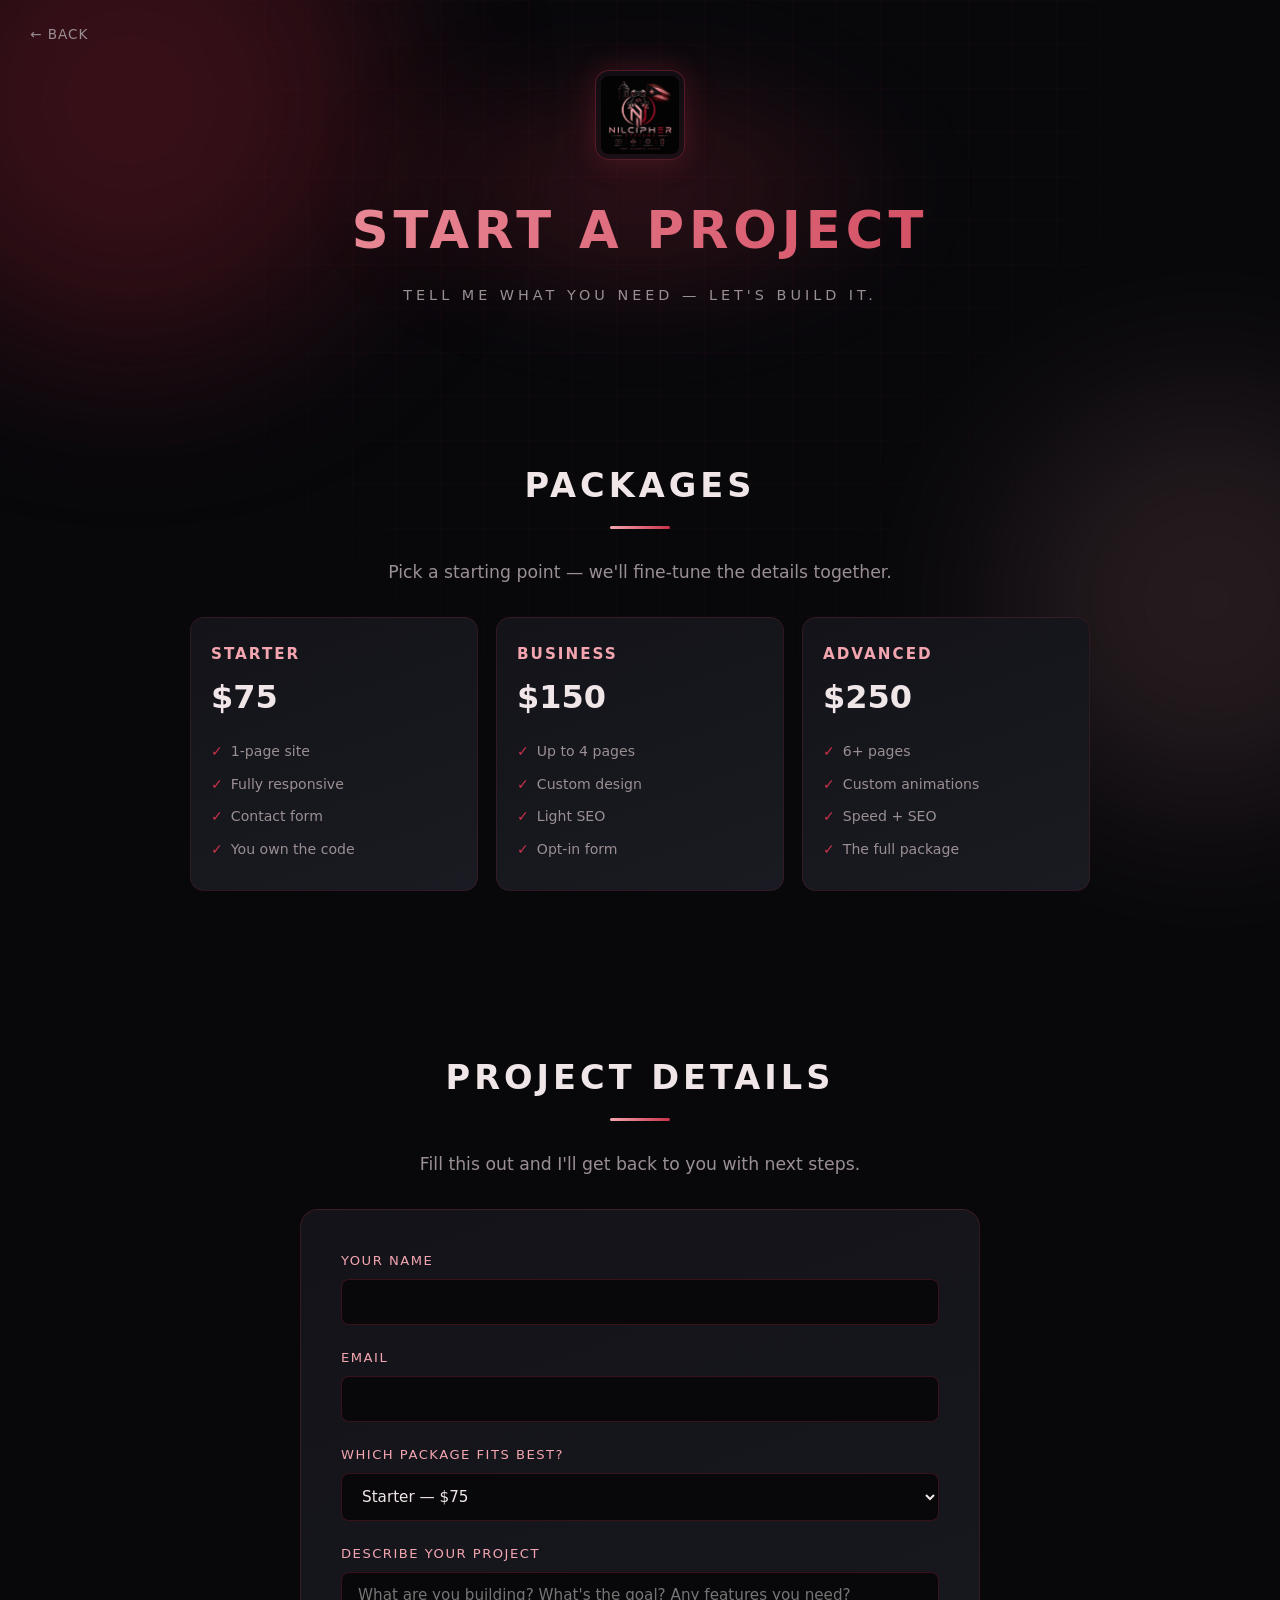
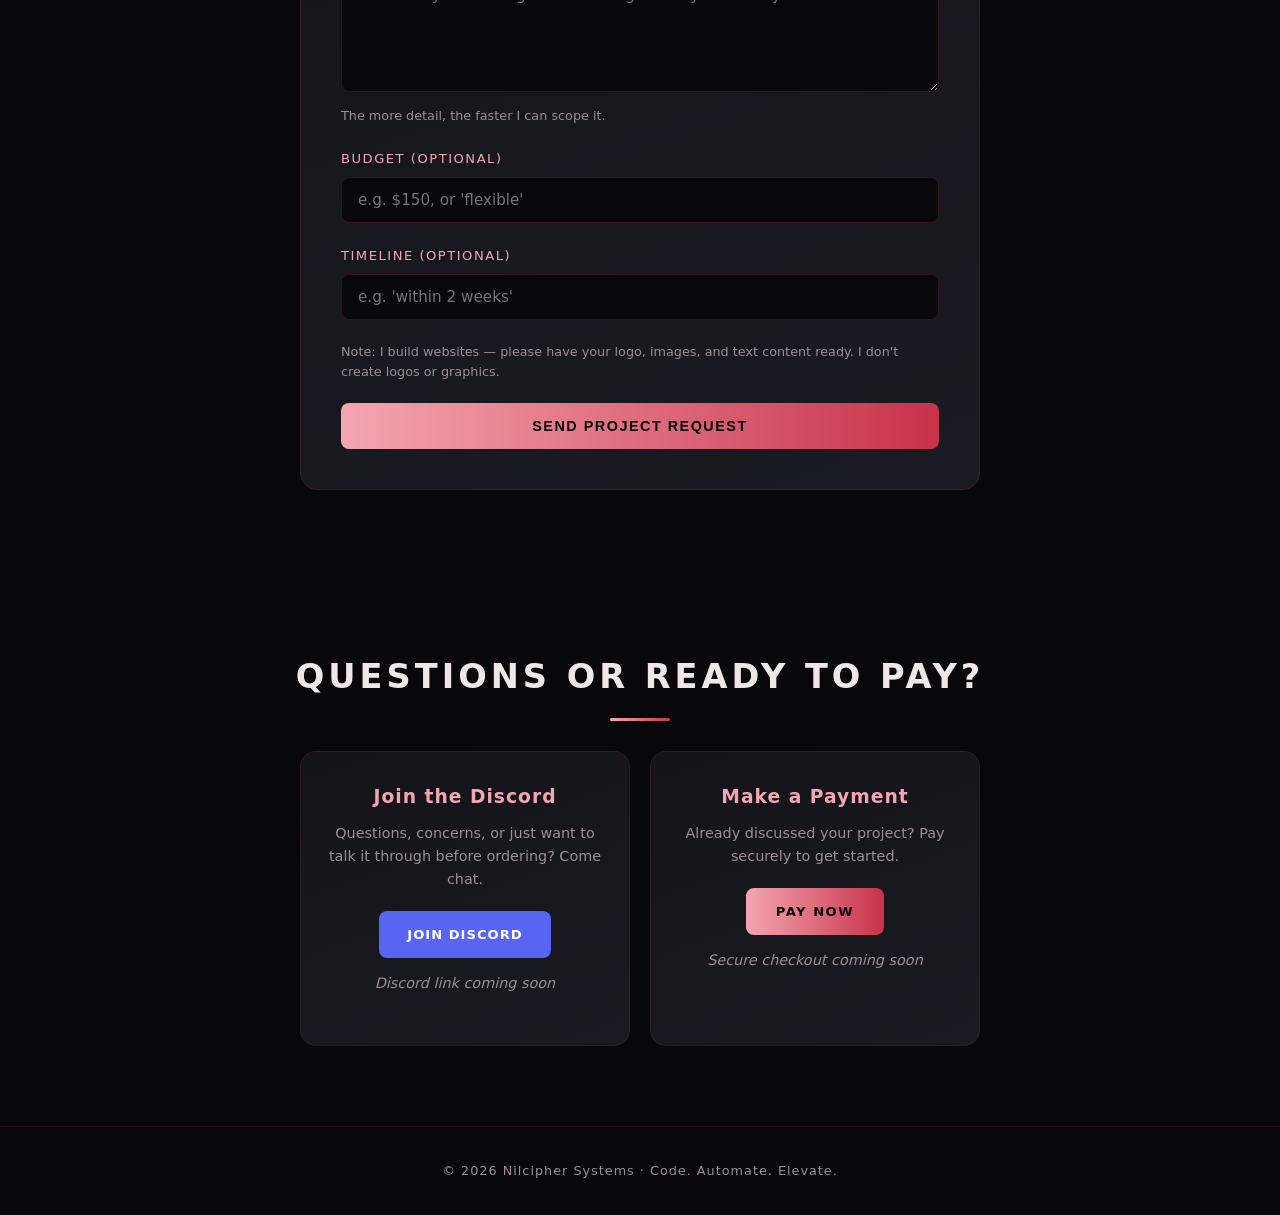
==== start.html @ 31a457ae "Add Start a Project page and link buttons to it" ====
<!DOCTYPE html>
<html lang="en">
<head>
  <meta charset="UTF-8">
  <meta name="viewport" content="width=device-width, initial-scale=1.0">
  <title>Start a Project — Nilcipher Systems</title>
  <link rel="stylesheet" href="style.css">
  <link rel="icon" type="image/png" href="assets/logo.png">
  <style>
    /* ===== Start-page-specific styles ===== */
    .start-hero {
      text-align: center;
      padding: 70px 20px 40px;
      position: relative;
    }
    .start-hero .hero-glow {
      position: absolute;
      top: 10%;
      left: 50%;
      transform: translateX(-50%);
      width: 600px;
      height: 300px;
      background: radial-gradient(ellipse, rgba(200, 50, 74, 0.22), transparent 70%);
      filter: blur(40px);
      z-index: 0;
    }
    .start-hero-inner { position: relative; z-index: 1; }
    .start-logo {
      width: 90px;
      border-radius: 14px;
      border: 1px solid rgba(200, 50, 74, 0.35);
      padding: 5px;
      background: rgba(19, 19, 25, 0.5);
      box-shadow: 0 0 30px rgba(200, 50, 74, 0.25);
      margin-bottom: 22px;
    }
    .back-link {
      position: absolute;
      top: 24px;
      left: 30px;
      color: var(--muted);
      text-decoration: none;
      font-size: 0.85rem;
      letter-spacing: 1px;
      text-transform: uppercase;
      z-index: 10;
      transition: color 0.2s;
    }
    .back-link:hover { color: var(--pink); }

    /* Package strip */
    .pkg-strip {
      display: grid;
      grid-template-columns: repeat(auto-fit, minmax(200px, 1fr));
      gap: 18px;
      max-width: 900px;
      margin: 0 auto;
    }
    .pkg {
      background: linear-gradient(160deg, var(--surface), var(--surface-2));
      border: 1px solid rgba(200, 50, 74, 0.15);
      border-radius: 14px;
      padding: 24px 20px;
      text-align: left;
    }
    .pkg-name { color: var(--pink); font-weight: 700; letter-spacing: 2px; text-transform: uppercase; font-size: 0.95rem; }
    .pkg-price { font-size: 2rem; font-weight: 800; margin: 6px 0 12px; color: var(--text); }
    .pkg ul { list-style: none; }
    .pkg li { font-size: 0.88rem; color: var(--muted); padding: 5px 0; }
    .pkg li::before { content: "✓"; color: var(--red); font-weight: 700; margin-right: 8px; }

    /* Form */
    .form-wrap {
      max-width: 680px;
      margin: 0 auto;
      background: linear-gradient(160deg, var(--surface), var(--surface-2));
      border: 1px solid rgba(200, 50, 74, 0.2);
      border-radius: 18px;
      padding: 40px;
      text-align: left;
    }
    .form-group { margin-bottom: 22px; }
    .form-group label {
      display: block;
      margin-bottom: 8px;
      font-size: 0.82rem;
      letter-spacing: 1.5px;
      text-transform: uppercase;
      color: var(--pink);
    }
    .form-group input,
    .form-group textarea,
    .form-group select {
      width: 100%;
      background: var(--bg);
      border: 1px solid rgba(200, 50, 74, 0.25);
      border-radius: 8px;
      padding: 13px 16px;
      color: var(--text);
      font-family: inherit;
      font-size: 0.95rem;
      transition: border-color 0.2s, box-shadow 0.2s;
    }
    .form-group input:focus,
    .form-group textarea:focus,
    .form-group select:focus {
      outline: none;
      border-color: var(--red);
      box-shadow: 0 0 0 3px rgba(200, 50, 74, 0.15);
    }
    .form-group textarea { resize: vertical; min-height: 120px; }
    .form-note { font-size: 0.8rem; color: var(--muted); margin-top: 6px; }
    .submit-btn {
      width: 100%;
      background: linear-gradient(90deg, var(--pink), var(--red));
      color: #08080b;
      font-weight: 700;
      border: none;
      padding: 15px;
      border-radius: 8px;
      letter-spacing: 1.5px;
      text-transform: uppercase;
      font-size: 0.9rem;
      cursor: pointer;
      transition: transform 0.18s, box-shadow 0.18s;
    }
    .submit-btn:hover {
      transform: translateY(-2px);
      box-shadow: 0 10px 30px rgba(200, 50, 74, 0.4);
    }

    /* Action cards (discord + pay) */
    .action-grid {
      display: grid;
      grid-template-columns: repeat(auto-fit, minmax(260px, 1fr));
      gap: 20px;
      max-width: 680px;
      margin: 0 auto;
    }
    .action-card {
      background: linear-gradient(160deg, var(--surface), var(--surface-2));
      border: 1px solid rgba(200, 50, 74, 0.15);
      border-radius: 16px;
      padding: 30px 26px;
      text-align: center;
    }
    .action-card h3 { color: var(--pink); letter-spacing: 1px; margin-bottom: 10px; }
    .action-card p { color: var(--muted); font-size: 0.9rem; margin-bottom: 20px; }
    .discord-btn {
      display: inline-block;
      background: #5865F2;
      color: #fff;
      text-decoration: none;
      padding: 13px 28px;
      border-radius: 8px;
      font-weight: 700;
      letter-spacing: 1px;
      text-transform: uppercase;
      font-size: 0.82rem;
      transition: transform 0.18s, box-shadow 0.18s;
    }
    .discord-btn:hover {
      transform: translateY(-2px);
      box-shadow: 0 8px 24px rgba(88, 101, 242, 0.4);
    }
    .pay-note {
      font-size: 0.78rem;
      color: var(--muted);
      margin-top: 14px;
      font-style: italic;
    }
  </style>
</head>
<body>

  <!-- ambient background -->
  <div class="bg-grid"></div>
  <div class="orb orb-1"></div>
  <div class="orb orb-2"></div>

  <a href="index.html" class="back-link">← Back</a>

  <!-- ===== HERO ===== -->
  <header class="start-hero">
    <div class="hero-glow"></div>
    <div class="start-hero-inner">
      <img src="assets/logo.png" alt="Nilcipher Systems" class="start-logo">
      <h1>Start a Project</h1>
      <p class="tagline">Tell me what you need — let's build it.</p>
    </div>
  </header>

  <!-- ===== PACKAGES RECAP ===== -->
  <section class="section reveal">
    <h2>Packages</h2>
    <p class="about-text">Pick a starting point — we'll fine-tune the details together.</p>
    <div class="pkg-strip">
      <div class="pkg">
        <div class="pkg-name">Starter</div>
        <div class="pkg-price">$75</div>
        <ul>
          <li>1-page site</li>
          <li>Fully responsive</li>
          <li>Contact form</li>
          <li>You own the code</li>
        </ul>
      </div>
      <div class="pkg">
        <div class="pkg-name">Business</div>
        <div class="pkg-price">$150</div>
        <ul>
          <li>Up to 4 pages</li>
          <li>Custom design</li>
          <li>Light SEO</li>
          <li>Opt-in form</li>
        </ul>
      </div>
      <div class="pkg">
        <div class="pkg-name">Advanced</div>
        <div class="pkg-price">$250</div>
        <ul>
          <li>6+ pages</li>
          <li>Custom animations</li>
          <li>Speed + SEO</li>
          <li>The full package</li>
        </ul>
      </div>
    </div>
  </section>

  <!-- ===== INTAKE FORM ===== -->
  <section class="section reveal">
    <h2>Project Details</h2>
    <p class="about-text">Fill this out and I'll get back to you with next steps.</p>
    <div class="form-wrap">
      <!--
        FORMSPREE SETUP (do later):
        1. Go to formspree.io, sign up with nilcipher.dev@gmail.com
        2. Create a new form, copy your form ID (looks like: xyzabcde)
        3. Replace YOUR_FORM_ID below with it.
      -->
      <form action="https://formspree.io/f/YOUR_FORM_ID" method="POST">
        <div class="form-group">
          <label for="name">Your Name</label>
          <input type="text" id="name" name="name" required>
        </div>
        <div class="form-group">
          <label for="email">Email</label>
          <input type="email" id="email" name="email" required>
        </div>
        <div class="form-group">
          <label for="package">Which package fits best?</label>
          <select id="package" name="package">
            <option>Starter — $75</option>
            <option>Business — $150</option>
            <option>Advanced — $250</option>
            <option>Not sure yet / Custom</option>
          </select>
        </div>
        <div class="form-group">
          <label for="project">Describe your project</label>
          <textarea id="project" name="project" placeholder="What are you building? What's the goal? Any features you need?" required></textarea>
          <p class="form-note">The more detail, the faster I can scope it.</p>
        </div>
        <div class="form-group">
          <label for="budget">Budget (optional)</label>
          <input type="text" id="budget" name="budget" placeholder="e.g. $150, or 'flexible'">
        </div>
        <div class="form-group">
          <label for="deadline">Timeline (optional)</label>
          <input type="text" id="deadline" name="deadline" placeholder="e.g. 'within 2 weeks'">
        </div>
        <p class="form-note" style="margin-bottom:20px;">
          Note: I build websites — please have your logo, images, and text content ready.
          I don't create logos or graphics.
        </p>
        <button type="submit" class="submit-btn">Send Project Request</button>
      </form>
    </div>
  </section>

  <!-- ===== DISCORD + PAYMENT ===== -->
  <section class="section reveal">
    <h2>Questions or Ready to Pay?</h2>
    <div class="action-grid">
      <div class="action-card">
        <h3>Join the Discord</h3>
        <p>Questions, concerns, or just want to talk it through before ordering? Come chat.</p>
        <!-- Replace # with your Discord invite link when ready -->
        <a href="#" class="discord-btn">Join Discord</a>
        <p class="pay-note">Discord link coming soon</p>
      </div>
      <div class="action-card">
        <h3>Make a Payment</h3>
        <p>Already discussed your project? Pay securely to get started.</p>
        <!--
          PAYMENT SETUP (activate later):
          - Create a Stripe Payment Link or PayPal.me link
          - Replace the href="#" below with your payment link
          - Delete the "pay-note" line once live
        -->
        <a href="#" class="btn">Pay Now</a>
        <p class="pay-note">Secure checkout coming soon</p>
      </div>
    </div>
  </section>

  <!-- ===== FOOTER ===== -->
  <footer class="footer">
    <p>© 2026 Nilcipher Systems · Code. Automate. Elevate.</p>
  </footer>

  <script src="script.js"></script>
</body>
</html>
---- style.css ----
/* ===== Design tokens ===== */
:root {
  --bg: #08080b;
  --surface: #131319;
  --surface-2: #1a1a22;
  --text: #f0e6e8;
  --muted: #9a8f93;
  --pink: #f4a6b0;
  --red: #c8324a;
  --deep-red: #8f1e30;
}

* {
  margin: 0;
  padding: 0;
  box-sizing: border-box;
}

html {
  scroll-behavior: smooth;
}

body {
  background-color: var(--bg);
  color: var(--text);
  font-family: 'Segoe UI', system-ui, sans-serif;
  line-height: 1.6;
  overflow-x: hidden;
  position: relative;
}

/* ===== Ambient background ===== */
.bg-grid {
  position: fixed;
  inset: 0;
  background-image:
    linear-gradient(rgba(200, 50, 74, 0.04) 1px, transparent 1px),
    linear-gradient(90deg, rgba(200, 50, 74, 0.04) 1px, transparent 1px);
  background-size: 44px 44px;
  z-index: -2;
  mask-image: radial-gradient(ellipse at 50% 0%, black 40%, transparent 80%);
}

.orb {
  position: fixed;
  border-radius: 50%;
  filter: blur(90px);
  opacity: 0.35;
  z-index: -1;
  pointer-events: none;
}

.orb-1 {
  width: 500px;
  height: 500px;
  background: var(--deep-red);
  top: -150px;
  left: -120px;
  animation: float1 14s ease-in-out infinite;
}

.orb-2 {
  width: 420px;
  height: 420px;
  background: var(--pink);
  opacity: 0.12;
  bottom: 10%;
  right: -140px;
  animation: float2 18s ease-in-out infinite;
}

@keyframes float1 {
  0%, 100% { transform: translate(0, 0); }
  50% { transform: translate(60px, 50px); }
}

@keyframes float2 {
  0%, 100% { transform: translate(0, 0); }
  50% { transform: translate(-50px, -40px); }
}

/* ===== Nav ===== */
.nav {
  display: flex;
  justify-content: space-between;
  align-items: center;
  padding: 14px 40px;
  position: sticky;
  top: 0;
  background: rgba(8, 8, 11, 0.7);
  backdrop-filter: blur(12px);
  z-index: 100;
  border-bottom: 1px solid rgba(200, 50, 74, 0.15);
}

.nav-brand {
  display: flex;
  align-items: center;
  gap: 14px;
}

.nav-logo {
  height: 40px;
  width: 40px;
  object-fit: cover;
  border-radius: 8px;
  border: 1px solid rgba(200, 50, 74, 0.3);
  transition: transform 0.3s, border-color 0.3s;
}

.nav-logo:hover {
  transform: scale(1.08);
  border-color: var(--red);
}

.nav-name {
  font-size: 1.05rem;
  font-weight: 700;
  letter-spacing: 2px;
  text-transform: uppercase;
  background: linear-gradient(90deg, var(--pink), var(--red));
  -webkit-background-clip: text;
  background-clip: text;
  color: transparent;
}

.nav-links a {
  color: var(--text);
  text-decoration: none;
  margin-left: 28px;
  font-size: 0.85rem;
  letter-spacing: 1.5px;
  text-transform: uppercase;
  position: relative;
  transition: color 0.2s;
}

.nav-links a::after {
  content: '';
  position: absolute;
  left: 0;
  bottom: -6px;
  width: 0;
  height: 2px;
  background: linear-gradient(90deg, var(--pink), var(--red));
  transition: width 0.25s;
}

.nav-links a:hover {
  color: var(--pink);
}

.nav-links a:hover::after {
  width: 100%;
}

/* ===== Hero ===== */
.hero {
  position: relative;
  text-align: center;
  padding: 80px 20px 100px;
  overflow: hidden;
}

.hero-glow {
  position: absolute;
  top: 20%;
  left: 50%;
  transform: translateX(-50%);
  width: 700px;
  height: 400px;
  background: radial-gradient(ellipse, rgba(200, 50, 74, 0.25), transparent 70%);
  filter: blur(40px);
  z-index: 0;
  animation: pulse 6s ease-in-out infinite;
}

@keyframes pulse {
  0%, 100% { opacity: 0.5; }
  50% { opacity: 1; }
}

.hero-inner {
  position: relative;
  z-index: 1;
}

.hero-logo {
  width: 200px;
  margin-bottom: 28px;
  border-radius: 18px;
  border: 1px solid rgba(200, 50, 74, 0.35);
  padding: 6px;
  background: rgba(19, 19, 25, 0.5);
  box-shadow:
    0 0 0 1px rgba(244, 166, 176, 0.08),
    0 20px 50px rgba(0, 0, 0, 0.55),
    0 0 40px rgba(200, 50, 74, 0.18);
  animation: floatLogo 5s ease-in-out infinite;
}

@keyframes floatLogo {
  0%, 100% { transform: translateY(0); }
  50% { transform: translateY(-10px); }
}

/* ===== Banner band ===== */
.banner-band {
  width: 100%;
  margin: 40px 0;
  position: relative;
  overflow: hidden;
  border-top: 1px solid rgba(200, 50, 74, 0.2);
  border-bottom: 1px solid rgba(200, 50, 74, 0.2);
}

.banner-band img {
  width: 100%;
  display: block;
  mask-image: linear-gradient(90deg, transparent, black 8%, black 92%, transparent);
  -webkit-mask-image: linear-gradient(90deg, transparent, black 8%, black 92%, transparent);
}

/* ===== Terminal ===== */
.terminal {
  max-width: 560px;
  margin: 0 auto 36px;
  background: rgba(19, 19, 25, 0.9);
  border: 1px solid rgba(200, 50, 74, 0.3);
  border-radius: 10px;
  overflow: hidden;
  box-shadow: 0 20px 60px rgba(0, 0, 0, 0.5), 0 0 40px rgba(200, 50, 74, 0.1);
  text-align: left;
}

.terminal-bar {
  display: flex;
  align-items: center;
  gap: 8px;
  padding: 10px 14px;
  background: rgba(10, 10, 13, 0.8);
  border-bottom: 1px solid rgba(200, 50, 74, 0.2);
}

.dot {
  width: 12px;
  height: 12px;
  border-radius: 50%;
  display: inline-block;
}

.dot-red { background: #ff5f56; }
.dot-yellow { background: #ffbd2e; }
.dot-green { background: #27c93f; }

.terminal-title {
  margin-left: 10px;
  font-size: 0.75rem;
  color: var(--muted);
  font-family: 'Consolas', monospace;
}

.terminal-body {
  padding: 18px;
  min-height: 170px;
  font-family: 'Consolas', 'Courier New', monospace;
  font-size: 0.9rem;
}

#boot {
  display: inline;
  color: var(--pink);
  font-family: inherit;
  white-space: pre-wrap;
}

.cursor {
  color: var(--red);
  font-weight: bold;
}

.cursor.blink {
  animation: blink 1s step-end infinite;
}

@keyframes blink {
  50% { opacity: 0; }
}

h1 {
  font-size: 3.2rem;
  letter-spacing: 5px;
  text-transform: uppercase;
  background: linear-gradient(90deg, var(--pink), var(--red), var(--pink));
  background-size: 200% auto;
  -webkit-background-clip: text;
  background-clip: text;
  color: transparent;
  animation: shimmer 5s linear infinite;
}

@keyframes shimmer {
  to { background-position: 200% center; }
}

.tagline {
  color: var(--muted);
  letter-spacing: 4px;
  text-transform: uppercase;
  font-size: 0.9rem;
  margin: 12px 0 32px;
}

/* ===== Buttons ===== */
.btn {
  display: inline-block;
  background: linear-gradient(90deg, var(--pink), var(--red));
  color: #08080b;
  font-weight: 700;
  text-decoration: none;
  padding: 13px 30px;
  border-radius: 8px;
  letter-spacing: 1.5px;
  text-transform: uppercase;
  font-size: 0.82rem;
  transition: transform 0.18s, box-shadow 0.18s;
}

.btn:hover {
  transform: translateY(-3px);
  box-shadow: 0 10px 30px rgba(200, 50, 74, 0.45);
}

.btn-outline {
  background: transparent;
  color: var(--pink);
  border: 1px solid var(--red);
}

.btn-outline:hover {
  background: rgba(200, 50, 74, 0.1);
}

/* ===== Sections ===== */
.section {
  max-width: 1000px;
  margin: 0 auto;
  padding: 80px 24px;
  text-align: center;
  position: relative;
}

.section h2 {
  font-size: 2.1rem;
  letter-spacing: 4px;
  text-transform: uppercase;
  color: var(--text);
  margin-bottom: 14px;
}

.section h2::after {
  content: '';
  display: block;
  width: 60px;
  height: 3px;
  margin: 14px auto 30px;
  background: linear-gradient(90deg, var(--pink), var(--red));
  border-radius: 2px;
}

.about-text {
  color: var(--muted);
  max-width: 640px;
  margin: 0 auto 30px;
  font-size: 1.08rem;
}

.about-text p {
  margin-bottom: 18px;
}

.about-text em {
  color: var(--pink);
  font-style: normal;
  font-weight: 600;
}

/* ===== Grid + cards ===== */
.grid {
  display: grid;
  grid-template-columns: repeat(auto-fit, minmax(220px, 1fr));
  gap: 22px;
  margin-top: 24px;
}

.card {
  background: linear-gradient(160deg, var(--surface), var(--surface-2));
  border: 1px solid rgba(200, 50, 74, 0.12);
  border-radius: 14px;
  padding: 30px 24px;
  text-align: left;
  position: relative;
  overflow: hidden;
  transition: transform 0.2s, border-color 0.25s, box-shadow 0.25s;
}

.card::before {
  content: '';
  position: absolute;
  top: 0;
  left: 0;
  right: 0;
  height: 2px;
  background: linear-gradient(90deg, var(--pink), var(--red));
  transform: scaleX(0);
  transform-origin: left;
  transition: transform 0.3s;
}

.card:hover {
  transform: translateY(-6px);
  border-color: rgba(200, 50, 74, 0.4);
  box-shadow: 0 16px 40px rgba(0, 0, 0, 0.4), 0 0 30px rgba(200, 50, 74, 0.08);
}

.card:hover::before {
  transform: scaleX(1);
}

.card-icon {
  font-size: 1.6rem;
  color: var(--red);
  margin-bottom: 14px;
  font-family: 'Consolas', monospace;
}

.card h3 {
  color: var(--pink);
  margin-bottom: 10px;
  letter-spacing: 1px;
  font-size: 1.2rem;
}

.card p {
  color: var(--muted);
  font-size: 0.95rem;
}

.tag {
  display: inline-block;
  margin-top: 16px;
  font-size: 0.72rem;
  color: var(--red);
  letter-spacing: 1.5px;
  text-transform: uppercase;
  padding: 4px 10px;
  border: 1px solid rgba(200, 50, 74, 0.3);
  border-radius: 20px;
}

/* ===== Skills ===== */
.skills-list {
  max-width: 720px;
  margin: 30px auto 0;
  text-align: left;
}

.skill {
  margin-bottom: 22px;
}

.skill-head {
  display: flex;
  justify-content: space-between;
  align-items: baseline;
  margin-bottom: 8px;
}

.skill-head span:first-child {
  font-size: 1rem;
  letter-spacing: 1px;
  color: var(--text);
}

.skill-level {
  font-size: 0.75rem;
  text-transform: uppercase;
  letter-spacing: 1.5px;
  color: var(--pink);
}

.skill-bar {
  width: 100%;
  height: 8px;
  background: var(--surface-2);
  border-radius: 20px;
  overflow: hidden;
  border: 1px solid rgba(200, 50, 74, 0.15);
}

.skill-fill {
  height: 100%;
  width: 0;
  border-radius: 20px;
  background: linear-gradient(90deg, var(--pink), var(--red));
  transition: width 1.1s ease;
  box-shadow: 0 0 12px rgba(200, 50, 74, 0.5);
}

/* ===== Review cards ===== */
.stars {
  color: var(--red);
  font-size: 1.1rem;
  letter-spacing: 2px;
  margin-bottom: 12px;
}

.review-author {
  display: block;
  margin-top: 14px;
  color: var(--pink);
  font-size: 0.85rem;
  letter-spacing: 1px;
}

/* ===== Contact ===== */
.contact-links {
  display: flex;
  gap: 16px;
  justify-content: center;
  flex-wrap: wrap;
}

/* ===== Giscus comments ===== */
.giscus-wrap {
  max-width: 800px;
  margin: 20px auto 0;
  text-align: left;
}

/* ===== Footer ===== */
.footer {
  text-align: center;
  padding: 34px 20px;
  color: var(--muted);
  font-size: 0.8rem;
  border-top: 1px solid rgba(200, 50, 74, 0.15);
  letter-spacing: 1px;
}

/* ===== Scroll reveal ===== */
.reveal {
  opacity: 0;
  transform: translateY(40px);
  transition: opacity 0.7s ease, transform 0.7s ease;
}

.reveal.visible {
  opacity: 1;
  transform: translateY(0);
}

/* ===== Responsive ===== */
@media (max-width: 600px) {
  .nav { padding: 12px 20px; }
  .nav-name { display: none; }
  .nav-links a { margin-left: 14px; font-size: 0.72rem; }
  h1 { font-size: 2rem; letter-spacing: 3px; }
  .hero-logo { width: 150px; }
  .terminal { max-width: 100%; }
  .terminal-body { font-size: 0.78rem; }
}
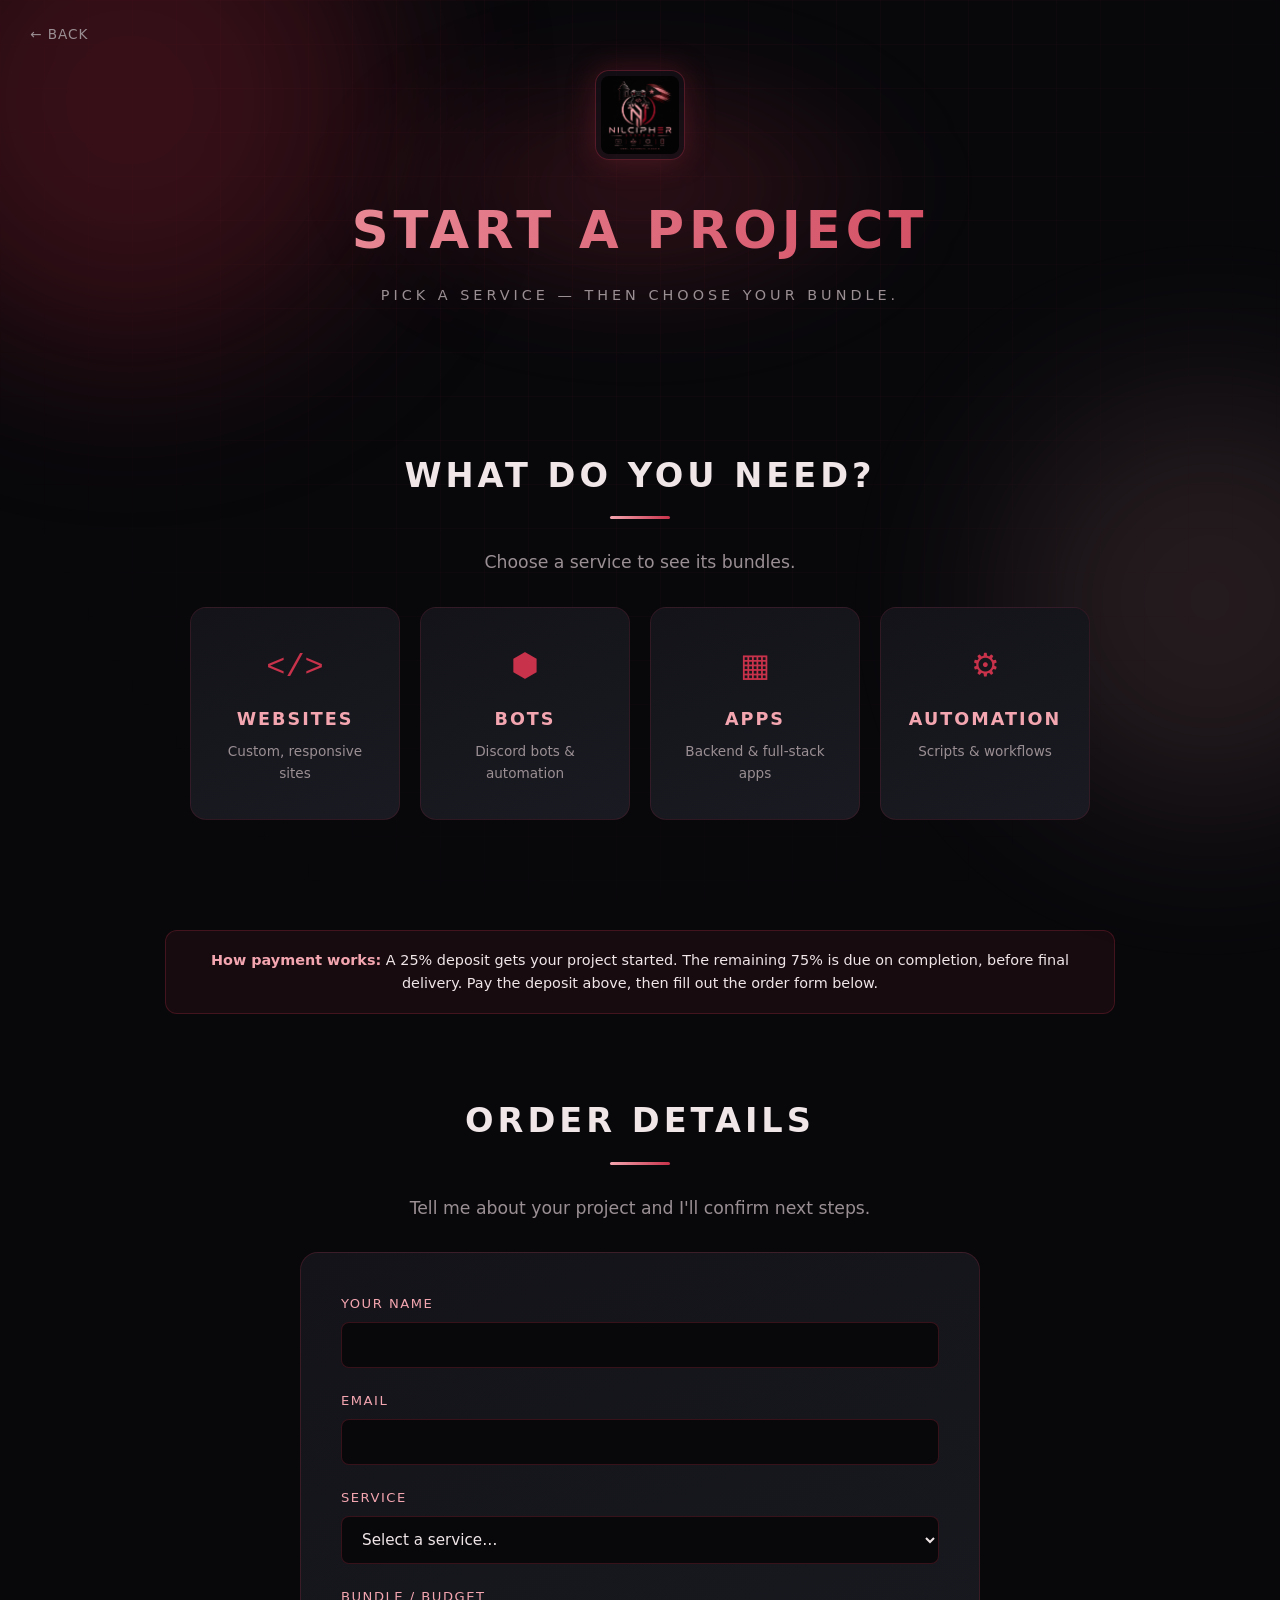
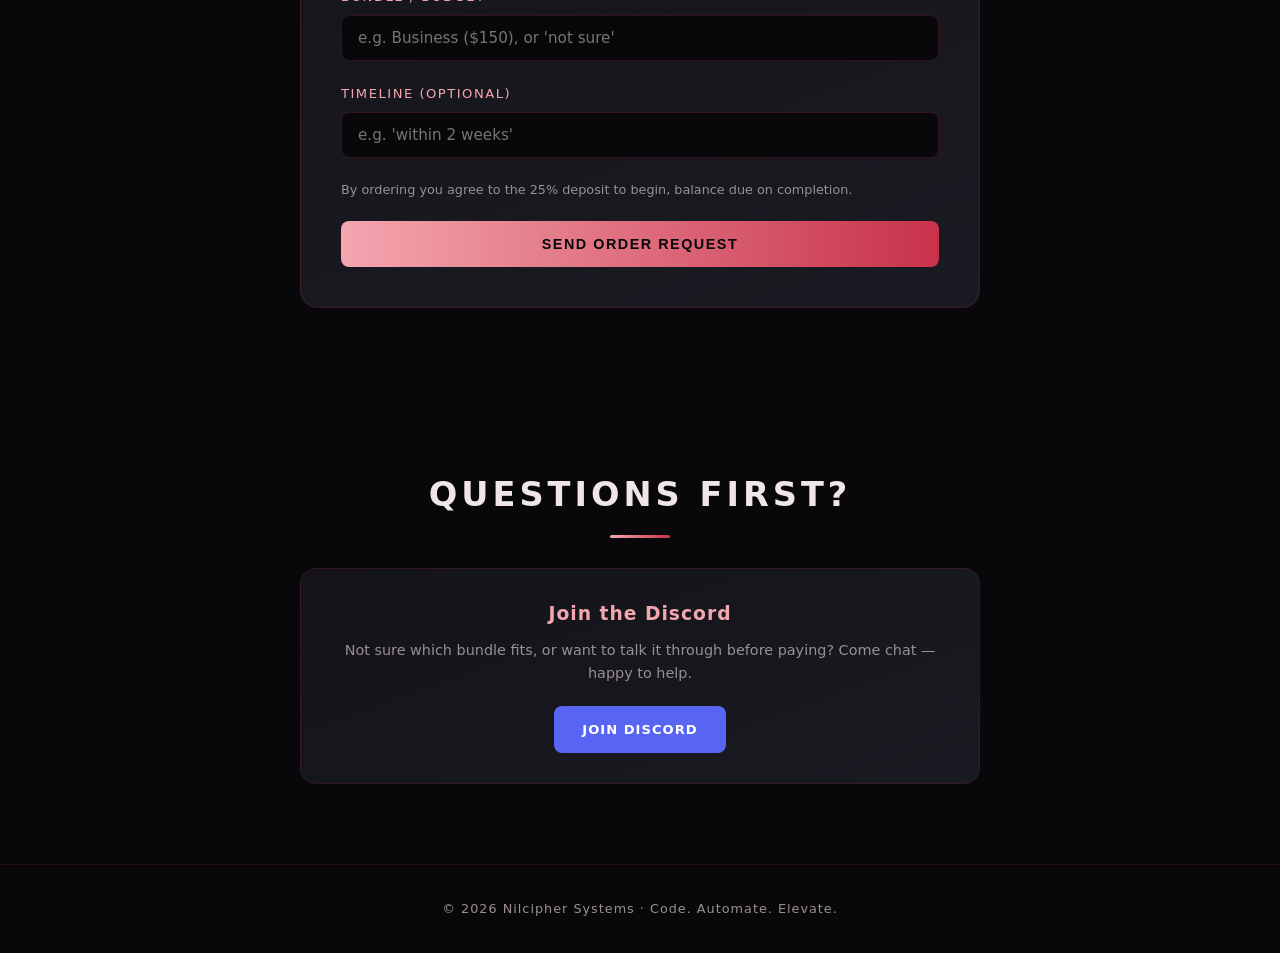
==== commit 3814939a: "Wire in Discord link on both pages" ====
--- a/start.html
+++ b/start.html
@@ -7,238 +7,278 @@
   <link rel="stylesheet" href="style.css">
   <link rel="icon" type="image/png" href="assets/logo.png">
   <style>
-    /* ===== Start-page-specific styles ===== */
-    .start-hero {
-      text-align: center;
-      padding: 70px 20px 40px;
-      position: relative;
-    }
+    .start-hero { text-align: center; padding: 70px 20px 30px; position: relative; }
     .start-hero .hero-glow {
-      position: absolute;
-      top: 10%;
-      left: 50%;
-      transform: translateX(-50%);
-      width: 600px;
-      height: 300px;
+      position: absolute; top: 10%; left: 50%; transform: translateX(-50%);
+      width: 600px; height: 300px;
       background: radial-gradient(ellipse, rgba(200, 50, 74, 0.22), transparent 70%);
-      filter: blur(40px);
-      z-index: 0;
+      filter: blur(40px); z-index: 0;
     }
     .start-hero-inner { position: relative; z-index: 1; }
     .start-logo {
-      width: 90px;
-      border-radius: 14px;
-      border: 1px solid rgba(200, 50, 74, 0.35);
-      padding: 5px;
-      background: rgba(19, 19, 25, 0.5);
-      box-shadow: 0 0 30px rgba(200, 50, 74, 0.25);
-      margin-bottom: 22px;
+      width: 90px; border-radius: 14px; border: 1px solid rgba(200, 50, 74, 0.35);
+      padding: 5px; background: rgba(19, 19, 25, 0.5);
+      box-shadow: 0 0 30px rgba(200, 50, 74, 0.25); margin-bottom: 22px;
     }
     .back-link {
-      position: absolute;
-      top: 24px;
-      left: 30px;
-      color: var(--muted);
-      text-decoration: none;
-      font-size: 0.85rem;
-      letter-spacing: 1px;
-      text-transform: uppercase;
-      z-index: 10;
-      transition: color 0.2s;
+      position: absolute; top: 24px; left: 30px; color: var(--muted);
+      text-decoration: none; font-size: 0.85rem; letter-spacing: 1px;
+      text-transform: uppercase; z-index: 10; transition: color 0.2s;
     }
     .back-link:hover { color: var(--pink); }
-
-    /* Package strip */
-    .pkg-strip {
-      display: grid;
-      grid-template-columns: repeat(auto-fit, minmax(200px, 1fr));
-      gap: 18px;
-      max-width: 900px;
-      margin: 0 auto;
-    }
-    .pkg {
+    .category-grid {
+      display: grid; grid-template-columns: repeat(auto-fit, minmax(200px, 1fr));
+      gap: 20px; max-width: 900px; margin: 10px auto 0;
+    }
+    .cat-btn {
       background: linear-gradient(160deg, var(--surface), var(--surface-2));
-      border: 1px solid rgba(200, 50, 74, 0.15);
-      border-radius: 14px;
-      padding: 24px 20px;
-      text-align: left;
-    }
-    .pkg-name { color: var(--pink); font-weight: 700; letter-spacing: 2px; text-transform: uppercase; font-size: 0.95rem; }
-    .pkg-price { font-size: 2rem; font-weight: 800; margin: 6px 0 12px; color: var(--text); }
-    .pkg ul { list-style: none; }
-    .pkg li { font-size: 0.88rem; color: var(--muted); padding: 5px 0; }
-    .pkg li::before { content: "✓"; color: var(--red); font-weight: 700; margin-right: 8px; }
-
-    /* Form */
+      border: 1px solid rgba(200, 50, 74, 0.15); border-radius: 16px;
+      padding: 34px 22px; cursor: pointer; text-align: center;
+      transition: transform 0.2s, border-color 0.25s, box-shadow 0.25s;
+    }
+    .cat-btn:hover, .cat-btn.active {
+      transform: translateY(-4px); border-color: rgba(200, 50, 74, 0.5);
+      box-shadow: 0 12px 34px rgba(0,0,0,0.4), 0 0 26px rgba(200, 50, 74, 0.12);
+    }
+    .cat-btn.active { border-color: var(--red); }
+    .cat-icon { font-size: 2rem; color: var(--red); margin-bottom: 12px; font-family: 'Consolas', monospace; }
+    .cat-btn h3 { color: var(--pink); letter-spacing: 2px; text-transform: uppercase; font-size: 1.1rem; }
+    .cat-btn p { color: var(--muted); font-size: 0.85rem; margin-top: 8px; }
+    .bundles { display: none; margin-top: 20px; }
+    .bundles.show { display: block; animation: fadeUp 0.5s ease; }
+    @keyframes fadeUp { from { opacity: 0; transform: translateY(20px); } to { opacity: 1; transform: translateY(0); } }
+    .bundle-grid {
+      display: grid; grid-template-columns: repeat(auto-fit, minmax(260px, 1fr));
+      gap: 22px; max-width: 950px; margin: 0 auto;
+    }
+    .bundle {
+      background: linear-gradient(160deg, var(--surface), var(--surface-2));
+      border: 1px solid rgba(200, 50, 74, 0.15); border-radius: 16px;
+      padding: 30px 24px; text-align: left; position: relative;
+    }
+    .bundle-name { color: var(--pink); font-weight: 700; letter-spacing: 2px; text-transform: uppercase; font-size: 1rem; }
+    .bundle-price { font-size: 2.4rem; font-weight: 800; margin: 8px 0 4px; color: var(--text); }
+    .bundle-deposit { font-size: 0.8rem; color: var(--red); margin-bottom: 16px; letter-spacing: 1px; }
+    .bundle ul { list-style: none; margin-bottom: 20px; }
+    .bundle li { font-size: 0.9rem; color: var(--muted); padding: 6px 0; border-bottom: 1px solid rgba(200,50,74,0.1); }
+    .bundle li::before { content: "✓"; color: var(--red); font-weight: 700; margin-right: 8px; }
+    .pay-label { font-size: 0.72rem; color: var(--muted); text-transform: uppercase; letter-spacing: 1.5px; margin-bottom: 10px; }
+    .pay-row { display: flex; flex-direction: column; gap: 8px; }
+    .pay-btn {
+      display: block; text-align: center; text-decoration: none;
+      padding: 10px; border-radius: 8px; font-weight: 700; font-size: 0.8rem;
+      letter-spacing: 1px; text-transform: uppercase; transition: transform 0.15s, box-shadow 0.15s;
+    }
+    .pay-btn:hover { transform: translateY(-2px); }
+    .pay-paypal { background: #0070ba; color: #fff; }
+    .pay-paypal:hover { box-shadow: 0 8px 20px rgba(0,112,186,0.4); }
+    .pay-cashapp { background: #00d632; color: #06210d; }
+    .pay-cashapp:hover { box-shadow: 0 8px 20px rgba(0,214,50,0.4); }
+    .pay-stripe { background: linear-gradient(90deg, var(--pink), var(--red)); color: #08080b; }
+    .pay-stripe:hover { box-shadow: 0 8px 20px rgba(200,50,74,0.4); }
+    .policy {
+      max-width: 950px; margin: 30px auto 0; padding: 18px 24px;
+      background: rgba(200,50,74,0.08); border: 1px solid rgba(200,50,74,0.25);
+      border-radius: 12px; text-align: center; font-size: 0.9rem; color: var(--text);
+    }
+    .policy strong { color: var(--pink); }
     .form-wrap {
-      max-width: 680px;
-      margin: 0 auto;
+      max-width: 680px; margin: 0 auto;
       background: linear-gradient(160deg, var(--surface), var(--surface-2));
-      border: 1px solid rgba(200, 50, 74, 0.2);
-      border-radius: 18px;
-      padding: 40px;
-      text-align: left;
+      border: 1px solid rgba(200, 50, 74, 0.2); border-radius: 18px; padding: 40px; text-align: left;
     }
     .form-group { margin-bottom: 22px; }
     .form-group label {
-      display: block;
-      margin-bottom: 8px;
-      font-size: 0.82rem;
-      letter-spacing: 1.5px;
-      text-transform: uppercase;
-      color: var(--pink);
-    }
-    .form-group input,
-    .form-group textarea,
-    .form-group select {
-      width: 100%;
-      background: var(--bg);
-      border: 1px solid rgba(200, 50, 74, 0.25);
-      border-radius: 8px;
-      padding: 13px 16px;
-      color: var(--text);
-      font-family: inherit;
-      font-size: 0.95rem;
-      transition: border-color 0.2s, box-shadow 0.2s;
-    }
-    .form-group input:focus,
-    .form-group textarea:focus,
-    .form-group select:focus {
-      outline: none;
-      border-color: var(--red);
-      box-shadow: 0 0 0 3px rgba(200, 50, 74, 0.15);
-    }
-    .form-group textarea { resize: vertical; min-height: 120px; }
+      display: block; margin-bottom: 8px; font-size: 0.82rem;
+      letter-spacing: 1.5px; text-transform: uppercase; color: var(--pink);
+    }
+    .form-group input, .form-group textarea, .form-group select {
+      width: 100%; background: var(--bg); border: 1px solid rgba(200, 50, 74, 0.25);
+      border-radius: 8px; padding: 13px 16px; color: var(--text);
+      font-family: inherit; font-size: 0.95rem; transition: border-color 0.2s, box-shadow 0.2s;
+    }
+    .form-group input:focus, .form-group textarea:focus, .form-group select:focus {
+      outline: none; border-color: var(--red); box-shadow: 0 0 0 3px rgba(200, 50, 74, 0.15);
+    }
+    .form-group textarea { resize: vertical; min-height: 110px; }
     .form-note { font-size: 0.8rem; color: var(--muted); margin-top: 6px; }
+    .req-block { display: none; }
+    .req-block.show { display: block; }
     .submit-btn {
-      width: 100%;
-      background: linear-gradient(90deg, var(--pink), var(--red));
-      color: #08080b;
-      font-weight: 700;
-      border: none;
-      padding: 15px;
-      border-radius: 8px;
-      letter-spacing: 1.5px;
-      text-transform: uppercase;
-      font-size: 0.9rem;
-      cursor: pointer;
+      width: 100%; background: linear-gradient(90deg, var(--pink), var(--red));
+      color: #08080b; font-weight: 700; border: none; padding: 15px; border-radius: 8px;
+      letter-spacing: 1.5px; text-transform: uppercase; font-size: 0.9rem; cursor: pointer;
       transition: transform 0.18s, box-shadow 0.18s;
     }
-    .submit-btn:hover {
-      transform: translateY(-2px);
-      box-shadow: 0 10px 30px rgba(200, 50, 74, 0.4);
-    }
-
-    /* Action cards (discord + pay) */
-    .action-grid {
-      display: grid;
-      grid-template-columns: repeat(auto-fit, minmax(260px, 1fr));
-      gap: 20px;
-      max-width: 680px;
-      margin: 0 auto;
-    }
+    .submit-btn:hover { transform: translateY(-2px); box-shadow: 0 10px 30px rgba(200, 50, 74, 0.4); }
     .action-card {
+      max-width: 680px; margin: 0 auto;
       background: linear-gradient(160deg, var(--surface), var(--surface-2));
-      border: 1px solid rgba(200, 50, 74, 0.15);
-      border-radius: 16px;
-      padding: 30px 26px;
-      text-align: center;
+      border: 1px solid rgba(200, 50, 74, 0.15); border-radius: 16px; padding: 30px 26px; text-align: center;
     }
     .action-card h3 { color: var(--pink); letter-spacing: 1px; margin-bottom: 10px; }
     .action-card p { color: var(--muted); font-size: 0.9rem; margin-bottom: 20px; }
     .discord-btn {
-      display: inline-block;
-      background: #5865F2;
-      color: #fff;
-      text-decoration: none;
-      padding: 13px 28px;
-      border-radius: 8px;
-      font-weight: 700;
-      letter-spacing: 1px;
-      text-transform: uppercase;
-      font-size: 0.82rem;
-      transition: transform 0.18s, box-shadow 0.18s;
-    }
-    .discord-btn:hover {
-      transform: translateY(-2px);
-      box-shadow: 0 8px 24px rgba(88, 101, 242, 0.4);
-    }
-    .pay-note {
-      font-size: 0.78rem;
-      color: var(--muted);
-      margin-top: 14px;
-      font-style: italic;
-    }
+      display: inline-block; background: #5865F2; color: #fff; text-decoration: none;
+      padding: 13px 28px; border-radius: 8px; font-weight: 700; letter-spacing: 1px;
+      text-transform: uppercase; font-size: 0.82rem; transition: transform 0.18s, box-shadow 0.18s;
+    }
+    .discord-btn:hover { transform: translateY(-2px); box-shadow: 0 8px 24px rgba(88, 101, 242, 0.4); }
+    .pay-note { font-size: 0.78rem; color: var(--muted); margin-top: 14px; font-style: italic; }
   </style>
 </head>
 <body>
 
-  <!-- ambient background -->
   <div class="bg-grid"></div>
   <div class="orb orb-1"></div>
   <div class="orb orb-2"></div>
 
   <a href="index.html" class="back-link">← Back</a>
 
-  <!-- ===== HERO ===== -->
   <header class="start-hero">
     <div class="hero-glow"></div>
     <div class="start-hero-inner">
       <img src="assets/logo.png" alt="Nilcipher Systems" class="start-logo">
       <h1>Start a Project</h1>
-      <p class="tagline">Tell me what you need — let's build it.</p>
+      <p class="tagline">Pick a service — then choose your bundle.</p>
     </div>
   </header>
 
-  <!-- ===== PACKAGES RECAP ===== -->
   <section class="section reveal">
-    <h2>Packages</h2>
-    <p class="about-text">Pick a starting point — we'll fine-tune the details together.</p>
-    <div class="pkg-strip">
-      <div class="pkg">
-        <div class="pkg-name">Starter</div>
-        <div class="pkg-price">$75</div>
-        <ul>
-          <li>1-page site</li>
-          <li>Fully responsive</li>
-          <li>Contact form</li>
-          <li>You own the code</li>
-        </ul>
-      </div>
-      <div class="pkg">
-        <div class="pkg-name">Business</div>
-        <div class="pkg-price">$150</div>
-        <ul>
-          <li>Up to 4 pages</li>
-          <li>Custom design</li>
-          <li>Light SEO</li>
-          <li>Opt-in form</li>
-        </ul>
-      </div>
-      <div class="pkg">
-        <div class="pkg-name">Advanced</div>
-        <div class="pkg-price">$250</div>
-        <ul>
-          <li>6+ pages</li>
-          <li>Custom animations</li>
-          <li>Speed + SEO</li>
-          <li>The full package</li>
-        </ul>
-      </div>
-    </div>
-  </section>
-
-  <!-- ===== INTAKE FORM ===== -->
+    <h2>What do you need?</h2>
+    <p class="about-text">Choose a service to see its bundles.</p>
+    <div class="category-grid">
+      <div class="cat-btn" onclick="showCategory('websites', this)">
+        <div class="cat-icon">&lt;/&gt;</div><h3>Websites</h3><p>Custom, responsive sites</p>
+      </div>
+      <div class="cat-btn" onclick="showCategory('bots', this)">
+        <div class="cat-icon">⬢</div><h3>Bots</h3><p>Discord bots &amp; automation</p>
+      </div>
+      <div class="cat-btn" onclick="showCategory('apps', this)">
+        <div class="cat-icon">▦</div><h3>Apps</h3><p>Backend &amp; full-stack apps</p>
+      </div>
+      <div class="cat-btn" onclick="showCategory('automation', this)">
+        <div class="cat-icon">⚙</div><h3>Automation</h3><p>Scripts &amp; workflows</p>
+      </div>
+    </div>
+  </section>
+
+  <section class="section bundles" id="bundles-websites">
+    <h2>Website Bundles</h2>
+    <div class="bundle-grid">
+      <div class="bundle">
+        <div class="bundle-name">Starter</div><div class="bundle-price">$75</div>
+        <div class="bundle-deposit">25% deposit: $18.75 to begin</div>
+        <ul><li>1-page site</li><li>Fully responsive</li><li>Contact form</li><li>You own the code</li></ul>
+        <div class="pay-label">Pay deposit with:</div>
+        <div class="pay-row"><a href="#" class="pay-btn pay-paypal">PayPal</a><a href="#" class="pay-btn pay-cashapp">CashApp</a><a href="#" class="pay-btn pay-stripe">Stripe</a></div>
+      </div>
+      <div class="bundle">
+        <div class="bundle-name">Business</div><div class="bundle-price">$150</div>
+        <div class="bundle-deposit">25% deposit: $37.50 to begin</div>
+        <ul><li>Up to 4 pages</li><li>Custom design</li><li>Light SEO</li><li>Opt-in form</li></ul>
+        <div class="pay-label">Pay deposit with:</div>
+        <div class="pay-row"><a href="#" class="pay-btn pay-paypal">PayPal</a><a href="#" class="pay-btn pay-cashapp">CashApp</a><a href="#" class="pay-btn pay-stripe">Stripe</a></div>
+      </div>
+      <div class="bundle">
+        <div class="bundle-name">Advanced</div><div class="bundle-price">$250</div>
+        <div class="bundle-deposit">25% deposit: $62.50 to begin</div>
+        <ul><li>6+ pages</li><li>Custom animations</li><li>Speed + SEO</li><li>The full package</li></ul>
+        <div class="pay-label">Pay deposit with:</div>
+        <div class="pay-row"><a href="#" class="pay-btn pay-paypal">PayPal</a><a href="#" class="pay-btn pay-cashapp">CashApp</a><a href="#" class="pay-btn pay-stripe">Stripe</a></div>
+      </div>
+    </div>
+  </section>
+
+  <section class="section bundles" id="bundles-bots">
+    <h2>Bot Bundles</h2>
+    <div class="bundle-grid">
+      <div class="bundle">
+        <div class="bundle-name">Starter</div><div class="bundle-price">$50</div>
+        <div class="bundle-deposit">25% deposit: $12.50 to begin</div>
+        <ul><li>Basic Discord bot</li><li>A few core commands</li><li>One main feature</li><li>Setup included</li></ul>
+        <div class="pay-label">Pay deposit with:</div>
+        <div class="pay-row"><a href="#" class="pay-btn pay-paypal">PayPal</a><a href="#" class="pay-btn pay-cashapp">CashApp</a><a href="#" class="pay-btn pay-stripe">Stripe</a></div>
+      </div>
+      <div class="bundle">
+        <div class="bundle-name">Standard</div><div class="bundle-price">$120</div>
+        <div class="bundle-deposit">25% deposit: $30 to begin</div>
+        <ul><li>Moderation + roles</li><li>Database-backed</li><li>Multiple features</li><li>Slash commands</li></ul>
+        <div class="pay-label">Pay deposit with:</div>
+        <div class="pay-row"><a href="#" class="pay-btn pay-paypal">PayPal</a><a href="#" class="pay-btn pay-cashapp">CashApp</a><a href="#" class="pay-btn pay-stripe">Stripe</a></div>
+      </div>
+      <div class="bundle">
+        <div class="bundle-name">Premium</div><div class="bundle-price">$250</div>
+        <div class="bundle-deposit">25% deposit: $62.50 to begin</div>
+        <ul><li>Full custom bot</li><li>Tiered access control</li><li>Dashboard / panels</li><li>Ongoing structure</li></ul>
+        <div class="pay-label">Pay deposit with:</div>
+        <div class="pay-row"><a href="#" class="pay-btn pay-paypal">PayPal</a><a href="#" class="pay-btn pay-cashapp">CashApp</a><a href="#" class="pay-btn pay-stripe">Stripe</a></div>
+      </div>
+    </div>
+  </section>
+
+  <section class="section bundles" id="bundles-apps">
+    <h2>App Bundles</h2>
+    <div class="bundle-grid">
+      <div class="bundle">
+        <div class="bundle-name">Starter</div><div class="bundle-price">$150</div>
+        <div class="bundle-deposit">25% deposit: $37.50 to begin</div>
+        <ul><li>Simple app or script</li><li>Single core function</li><li>Clean, documented code</li><li>You own it</li></ul>
+        <div class="pay-label">Pay deposit with:</div>
+        <div class="pay-row"><a href="#" class="pay-btn pay-paypal">PayPal</a><a href="#" class="pay-btn pay-cashapp">CashApp</a><a href="#" class="pay-btn pay-stripe">Stripe</a></div>
+      </div>
+      <div class="bundle">
+        <div class="bundle-name">Standard</div><div class="bundle-price">$350</div>
+        <div class="bundle-deposit">25% deposit: $87.50 to begin</div>
+        <ul><li>Multi-feature app</li><li>Database integration</li><li>API connections</li><li>Testing included</li></ul>
+        <div class="pay-label">Pay deposit with:</div>
+        <div class="pay-row"><a href="#" class="pay-btn pay-paypal">PayPal</a><a href="#" class="pay-btn pay-cashapp">CashApp</a><a href="#" class="pay-btn pay-stripe">Stripe</a></div>
+      </div>
+      <div class="bundle">
+        <div class="bundle-name">Premium</div><div class="bundle-price">$600</div>
+        <div class="bundle-deposit">25% deposit: $150 to begin</div>
+        <ul><li>Full-stack build</li><li>Complex logic</li><li>Custom architecture</li><li>Deployment support</li></ul>
+        <div class="pay-label">Pay deposit with:</div>
+        <div class="pay-row"><a href="#" class="pay-btn pay-paypal">PayPal</a><a href="#" class="pay-btn pay-cashapp">CashApp</a><a href="#" class="pay-btn pay-stripe">Stripe</a></div>
+      </div>
+    </div>
+  </section>
+
+  <section class="section bundles" id="bundles-automation">
+    <h2>Automation Bundles</h2>
+    <div class="bundle-grid">
+      <div class="bundle">
+        <div class="bundle-name">Starter</div><div class="bundle-price">$40</div>
+        <div class="bundle-deposit">25% deposit: $10 to begin</div>
+        <ul><li>Single script</li><li>One task automated</li><li>Clean, reusable code</li><li>Setup notes</li></ul>
+        <div class="pay-label">Pay deposit with:</div>
+        <div class="pay-row"><a href="#" class="pay-btn pay-paypal">PayPal</a><a href="#" class="pay-btn pay-cashapp">CashApp</a><a href="#" class="pay-btn pay-stripe">Stripe</a></div>
+      </div>
+      <div class="bundle">
+        <div class="bundle-name">Standard</div><div class="bundle-price">$100</div>
+        <div class="bundle-deposit">25% deposit: $25 to begin</div>
+        <ul><li>Multi-step workflow</li><li>Scheduled runs</li><li>Error handling</li><li>Documentation</li></ul>
+        <div class="pay-label">Pay deposit with:</div>
+        <div class="pay-row"><a href="#" class="pay-btn pay-paypal">PayPal</a><a href="#" class="pay-btn pay-cashapp">CashApp</a><a href="#" class="pay-btn pay-stripe">Stripe</a></div>
+      </div>
+      <div class="bundle">
+        <div class="bundle-name">Premium</div><div class="bundle-price">$200</div>
+        <div class="bundle-deposit">25% deposit: $50 to begin</div>
+        <ul><li>Complex system</li><li>Multiple integrations</li><li>Monitoring / logging</li><li>Ongoing reliability</li></ul>
+        <div class="pay-label">Pay deposit with:</div>
+        <div class="pay-row"><a href="#" class="pay-btn pay-paypal">PayPal</a><a href="#" class="pay-btn pay-cashapp">CashApp</a><a href="#" class="pay-btn pay-stripe">Stripe</a></div>
+      </div>
+    </div>
+  </section>
+
+  <div class="policy reveal">
+    <strong>How payment works:</strong> A 25% deposit gets your project started. The remaining 75% is due on completion, before final delivery. Pay the deposit above, then fill out the order form below.
+  </div>
+
   <section class="section reveal">
-    <h2>Project Details</h2>
-    <p class="about-text">Fill this out and I'll get back to you with next steps.</p>
+    <h2>Order Details</h2>
+    <p class="about-text">Tell me about your project and I'll confirm next steps.</p>
     <div class="form-wrap">
-      <!--
-        FORMSPREE SETUP (do later):
-        1. Go to formspree.io, sign up with nilcipher.dev@gmail.com
-        2. Create a new form, copy your form ID (looks like: xyzabcde)
-        3. Replace YOUR_FORM_ID below with it.
-      -->
       <form action="https://formspree.io/f/YOUR_FORM_ID" method="POST">
         <div class="form-group">
           <label for="name">Your Name</label>
@@ -249,67 +289,85 @@
           <input type="email" id="email" name="email" required>
         </div>
         <div class="form-group">
-          <label for="package">Which package fits best?</label>
-          <select id="package" name="package">
-            <option>Starter — $75</option>
-            <option>Business — $150</option>
-            <option>Advanced — $250</option>
-            <option>Not sure yet / Custom</option>
+          <label for="service">Service</label>
+          <select id="service" name="service" onchange="showRequirements()">
+            <option value="">Select a service…</option>
+            <option value="Website">Website</option>
+            <option value="Bot">Bot</option>
+            <option value="App">App</option>
+            <option value="Automation">Automation</option>
           </select>
         </div>
         <div class="form-group">
-          <label for="project">Describe your project</label>
-          <textarea id="project" name="project" placeholder="What are you building? What's the goal? Any features you need?" required></textarea>
-          <p class="form-note">The more detail, the faster I can scope it.</p>
-        </div>
-        <div class="form-group">
-          <label for="budget">Budget (optional)</label>
-          <input type="text" id="budget" name="budget" placeholder="e.g. $150, or 'flexible'">
-        </div>
-        <div class="form-group">
-          <label for="deadline">Timeline (optional)</label>
-          <input type="text" id="deadline" name="deadline" placeholder="e.g. 'within 2 weeks'">
+          <label for="bundle">Bundle / Budget</label>
+          <input type="text" id="bundle" name="bundle" placeholder="e.g. Business ($150), or 'not sure'">
+        </div>
+        <div class="req-block" id="req-Website">
+          <div class="form-group">
+            <label for="web-req">Website details</label>
+            <textarea id="web-req" name="website_details" placeholder="Pages needed, purpose, style/references. Do you have your logo, images, and text ready? (I build sites — assets must be provided.)"></textarea>
+          </div>
+        </div>
+        <div class="req-block" id="req-Bot">
+          <div class="form-group">
+            <label for="bot-req">Bot details</label>
+            <textarea id="bot-req" name="bot_details" placeholder="Platform (Discord?), what features/commands you need, do you have a server, any existing bot to modify?"></textarea>
+          </div>
+        </div>
+        <div class="req-block" id="req-App">
+          <div class="form-group">
+            <label for="app-req">App details</label>
+            <textarea id="app-req" name="app_details" placeholder="What should the app do? Web or desktop? Any existing code, data, or APIs to work with?"></textarea>
+          </div>
+        </div>
+        <div class="req-block" id="req-Automation">
+          <div class="form-group">
+            <label for="auto-req">Automation details</label>
+            <textarea id="auto-req" name="automation_details" placeholder="What task to automate? What tools/services are involved? How often should it run?"></textarea>
+          </div>
+        </div>
+        <div class="form-group">
+          <label for="timeline">Timeline (optional)</label>
+          <input type="text" id="timeline" name="timeline" placeholder="e.g. 'within 2 weeks'">
         </div>
         <p class="form-note" style="margin-bottom:20px;">
-          Note: I build websites — please have your logo, images, and text content ready.
-          I don't create logos or graphics.
+          By ordering you agree to the 25% deposit to begin, balance due on completion.
         </p>
-        <button type="submit" class="submit-btn">Send Project Request</button>
+        <button type="submit" class="submit-btn">Send Order Request</button>
       </form>
     </div>
   </section>
 
-  <!-- ===== DISCORD + PAYMENT ===== -->
   <section class="section reveal">
-    <h2>Questions or Ready to Pay?</h2>
-    <div class="action-grid">
-      <div class="action-card">
-        <h3>Join the Discord</h3>
-        <p>Questions, concerns, or just want to talk it through before ordering? Come chat.</p>
-        <!-- Replace # with your Discord invite link when ready -->
-        <a href="#" class="discord-btn">Join Discord</a>
-        <p class="pay-note">Discord link coming soon</p>
-      </div>
-      <div class="action-card">
-        <h3>Make a Payment</h3>
-        <p>Already discussed your project? Pay securely to get started.</p>
-        <!--
-          PAYMENT SETUP (activate later):
-          - Create a Stripe Payment Link or PayPal.me link
-          - Replace the href="#" below with your payment link
-          - Delete the "pay-note" line once live
-        -->
-        <a href="#" class="btn">Pay Now</a>
-        <p class="pay-note">Secure checkout coming soon</p>
-      </div>
-    </div>
-  </section>
-
-  <!-- ===== FOOTER ===== -->
+    <h2>Questions First?</h2>
+    <div class="action-card">
+      <h3>Join the Discord</h3>
+      <p>Not sure which bundle fits, or want to talk it through before paying? Come chat — happy to help.</p>
+      <a href="https://discord.gg/5Mp6TrUCq" target="_blank" class="discord-btn">Join Discord</a>
+    </div>
+  </section>
+
   <footer class="footer">
     <p>© 2026 Nilcipher Systems · Code. Automate. Elevate.</p>
   </footer>
 
+  <script>
+    function showCategory(cat, el) {
+      document.querySelectorAll('.bundles').forEach(b => b.classList.remove('show'));
+      document.querySelectorAll('.cat-btn').forEach(c => c.classList.remove('active'));
+      document.getElementById('bundles-' + cat).classList.add('show');
+      el.classList.add('active');
+      document.getElementById('bundles-' + cat).scrollIntoView({ behavior: 'smooth', block: 'start' });
+    }
+    function showRequirements() {
+      const val = document.getElementById('service').value;
+      document.querySelectorAll('.req-block').forEach(r => r.classList.remove('show'));
+      if (val) {
+        const block = document.getElementById('req-' + val);
+        if (block) block.classList.add('show');
+      }
+    }
+  </script>
   <script src="script.js"></script>
 </body>
 </html>
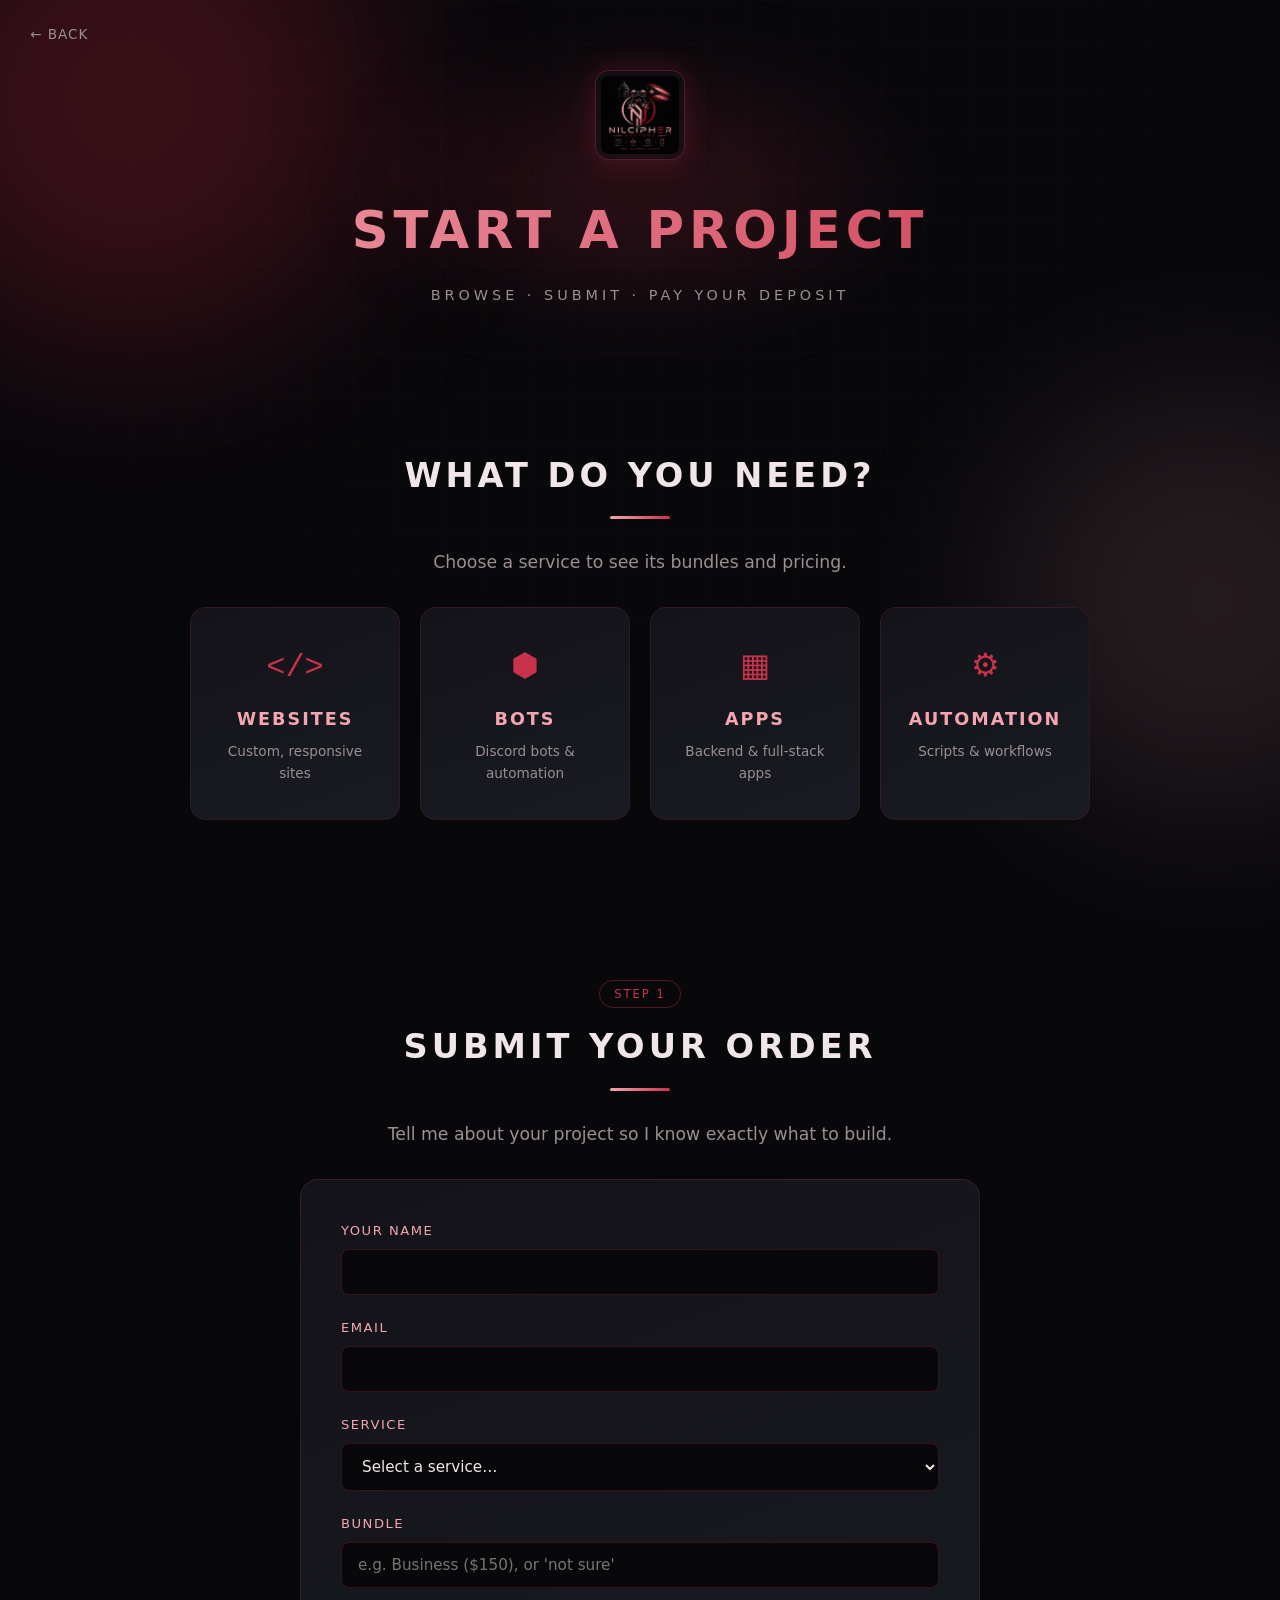
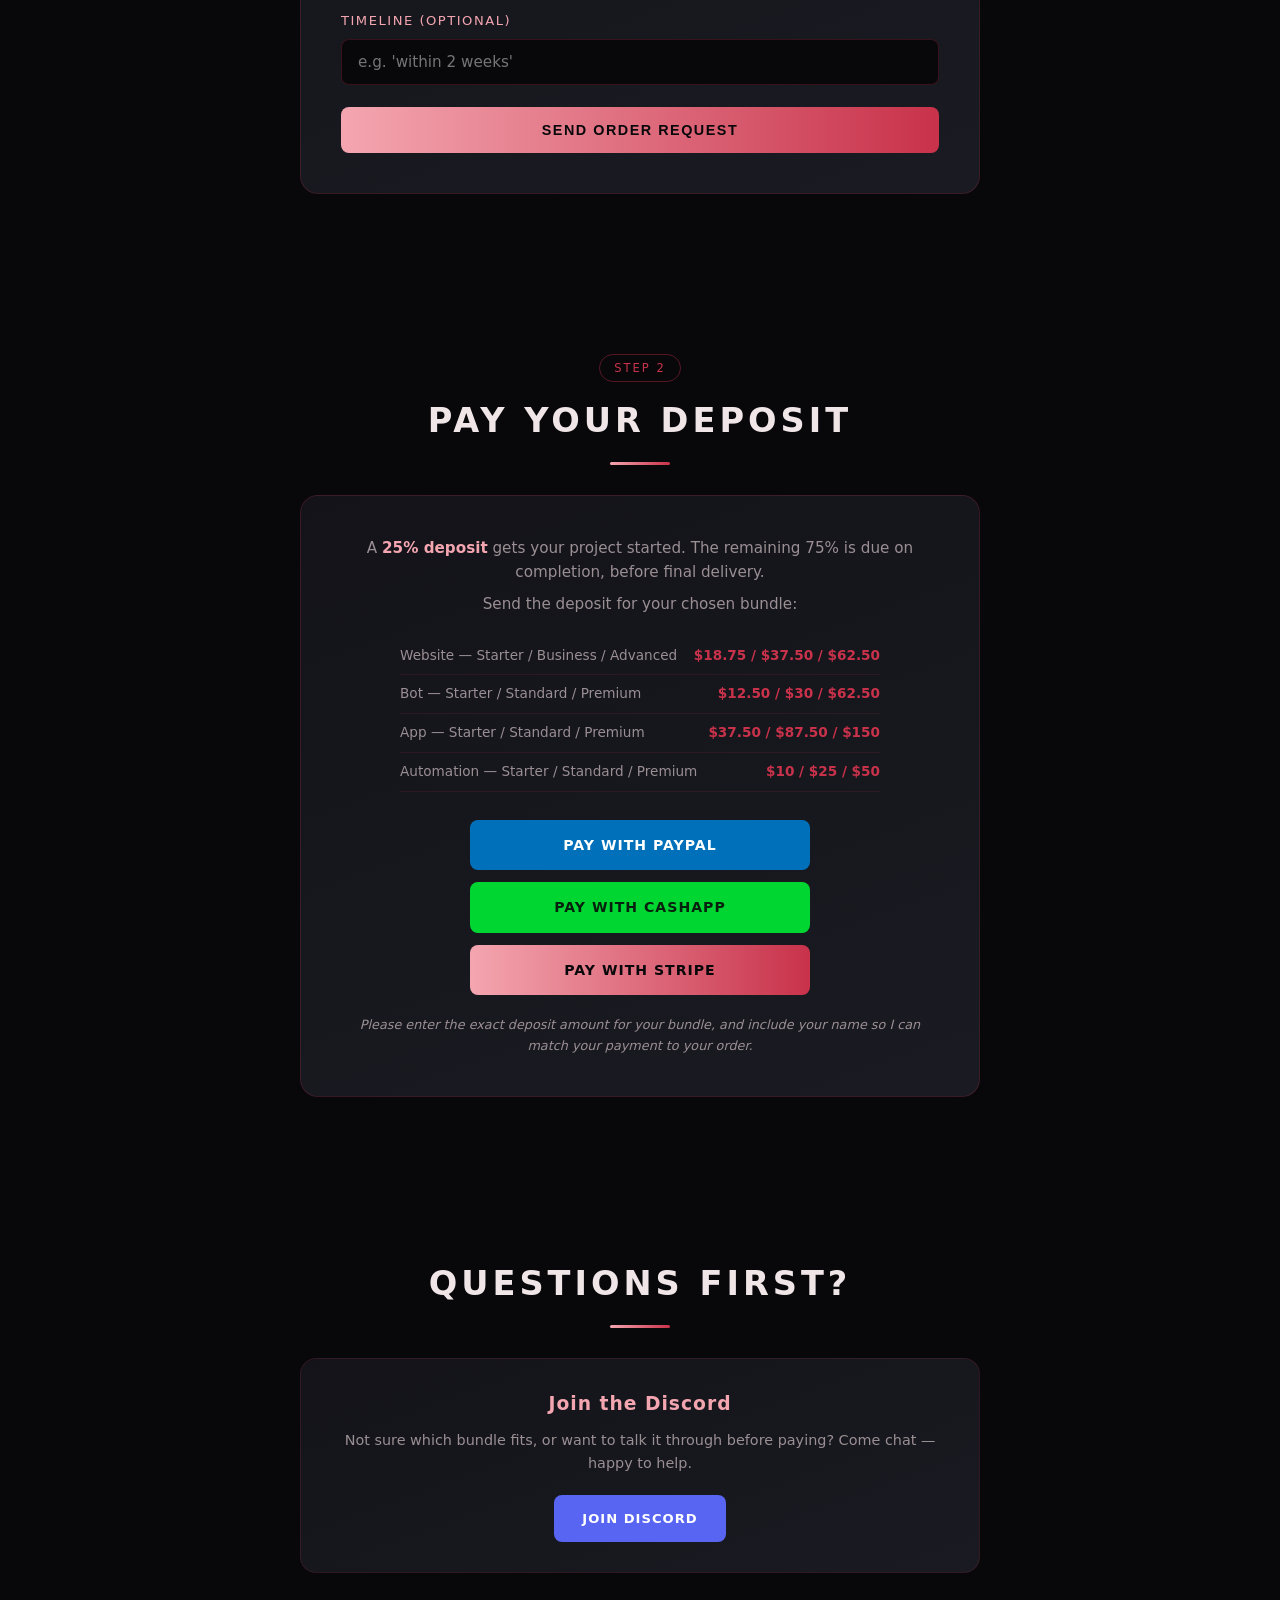
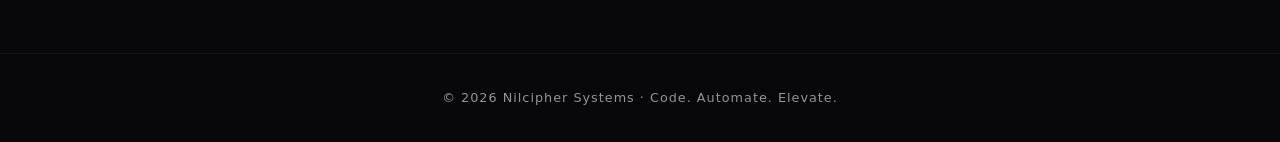
==== commit 9566d403: "Restructure: form first, unified payment section" ====
--- a/start.html
+++ b/start.html
@@ -26,6 +26,11 @@
       text-transform: uppercase; z-index: 10; transition: color 0.2s;
     }
     .back-link:hover { color: var(--pink); }
+    .step-eyebrow {
+      display: inline-block; font-size: 0.72rem; letter-spacing: 2px; text-transform: uppercase;
+      color: var(--red); border: 1px solid rgba(200,50,74,0.4); border-radius: 20px;
+      padding: 4px 14px; margin-bottom: 12px;
+    }
     .category-grid {
       display: grid; grid-template-columns: repeat(auto-fit, minmax(200px, 1fr));
       gap: 20px; max-width: 900px; margin: 10px auto 0;
@@ -48,40 +53,21 @@
     .bundles.show { display: block; animation: fadeUp 0.5s ease; }
     @keyframes fadeUp { from { opacity: 0; transform: translateY(20px); } to { opacity: 1; transform: translateY(0); } }
     .bundle-grid {
-      display: grid; grid-template-columns: repeat(auto-fit, minmax(260px, 1fr));
+      display: grid; grid-template-columns: repeat(auto-fit, minmax(240px, 1fr));
       gap: 22px; max-width: 950px; margin: 0 auto;
     }
     .bundle {
       background: linear-gradient(160deg, var(--surface), var(--surface-2));
       border: 1px solid rgba(200, 50, 74, 0.15); border-radius: 16px;
-      padding: 30px 24px; text-align: left; position: relative;
+      padding: 28px 24px; text-align: left;
     }
     .bundle-name { color: var(--pink); font-weight: 700; letter-spacing: 2px; text-transform: uppercase; font-size: 1rem; }
-    .bundle-price { font-size: 2.4rem; font-weight: 800; margin: 8px 0 4px; color: var(--text); }
-    .bundle-deposit { font-size: 0.8rem; color: var(--red); margin-bottom: 16px; letter-spacing: 1px; }
-    .bundle ul { list-style: none; margin-bottom: 20px; }
-    .bundle li { font-size: 0.9rem; color: var(--muted); padding: 6px 0; border-bottom: 1px solid rgba(200,50,74,0.1); }
+    .bundle-price { font-size: 2.2rem; font-weight: 800; margin: 8px 0 2px; color: var(--text); }
+    .bundle-deposit { font-size: 0.78rem; color: var(--red); margin-bottom: 14px; letter-spacing: 1px; }
+    .bundle ul { list-style: none; }
+    .bundle li { font-size: 0.88rem; color: var(--muted); padding: 5px 0; border-bottom: 1px solid rgba(200,50,74,0.1); }
     .bundle li::before { content: "✓"; color: var(--red); font-weight: 700; margin-right: 8px; }
-    .pay-label { font-size: 0.72rem; color: var(--muted); text-transform: uppercase; letter-spacing: 1.5px; margin-bottom: 10px; }
-    .pay-row { display: flex; flex-direction: column; gap: 8px; }
-    .pay-btn {
-      display: block; text-align: center; text-decoration: none;
-      padding: 10px; border-radius: 8px; font-weight: 700; font-size: 0.8rem;
-      letter-spacing: 1px; text-transform: uppercase; transition: transform 0.15s, box-shadow 0.15s;
-    }
-    .pay-btn:hover { transform: translateY(-2px); }
-    .pay-paypal { background: #0070ba; color: #fff; }
-    .pay-paypal:hover { box-shadow: 0 8px 20px rgba(0,112,186,0.4); }
-    .pay-cashapp { background: #00d632; color: #06210d; }
-    .pay-cashapp:hover { box-shadow: 0 8px 20px rgba(0,214,50,0.4); }
-    .pay-stripe { background: linear-gradient(90deg, var(--pink), var(--red)); color: #08080b; }
-    .pay-stripe:hover { box-shadow: 0 8px 20px rgba(200,50,74,0.4); }
-    .policy {
-      max-width: 950px; margin: 30px auto 0; padding: 18px 24px;
-      background: rgba(200,50,74,0.08); border: 1px solid rgba(200,50,74,0.25);
-      border-radius: 12px; text-align: center; font-size: 0.9rem; color: var(--text);
-    }
-    .policy strong { color: var(--pink); }
+
     .form-wrap {
       max-width: 680px; margin: 0 auto;
       background: linear-gradient(160deg, var(--surface), var(--surface-2));
@@ -111,6 +97,38 @@
       transition: transform 0.18s, box-shadow 0.18s;
     }
     .submit-btn:hover { transform: translateY(-2px); box-shadow: 0 10px 30px rgba(200, 50, 74, 0.4); }
+
+    /* Payment section */
+    .pay-wrap {
+      max-width: 680px; margin: 0 auto;
+      background: linear-gradient(160deg, var(--surface), var(--surface-2));
+      border: 1px solid rgba(200, 50, 74, 0.2); border-radius: 18px; padding: 40px; text-align: center;
+    }
+    .pay-intro { color: var(--muted); font-size: 0.95rem; margin-bottom: 8px; }
+    .deposit-table {
+      max-width: 480px; margin: 20px auto 28px; text-align: left;
+      font-size: 0.85rem; color: var(--muted);
+    }
+    .deposit-table .row {
+      display: flex; justify-content: space-between; padding: 8px 0;
+      border-bottom: 1px solid rgba(200,50,74,0.12);
+    }
+    .deposit-table .row span:last-child { color: var(--red); font-weight: 600; }
+    .pay-methods { display: flex; flex-direction: column; gap: 12px; max-width: 340px; margin: 0 auto; }
+    .pay-btn {
+      display: block; text-align: center; text-decoration: none;
+      padding: 14px; border-radius: 8px; font-weight: 700; font-size: 0.88rem;
+      letter-spacing: 1px; text-transform: uppercase; transition: transform 0.15s, box-shadow 0.15s;
+    }
+    .pay-btn:hover { transform: translateY(-2px); }
+    .pay-paypal { background: #0070ba; color: #fff; }
+    .pay-paypal:hover { box-shadow: 0 8px 20px rgba(0,112,186,0.4); }
+    .pay-cashapp { background: #00d632; color: #06210d; }
+    .pay-cashapp:hover { box-shadow: 0 8px 20px rgba(0,214,50,0.4); }
+    .pay-stripe { background: linear-gradient(90deg, var(--pink), var(--red)); color: #08080b; }
+    .pay-stripe:hover { box-shadow: 0 8px 20px rgba(200,50,74,0.4); }
+    .pay-reminder { font-size: 0.8rem; color: var(--muted); margin-top: 20px; font-style: italic; }
+
     .action-card {
       max-width: 680px; margin: 0 auto;
       background: linear-gradient(160deg, var(--surface), var(--surface-2));
@@ -124,7 +142,6 @@
       text-transform: uppercase; font-size: 0.82rem; transition: transform 0.18s, box-shadow 0.18s;
     }
     .discord-btn:hover { transform: translateY(-2px); box-shadow: 0 8px 24px rgba(88, 101, 242, 0.4); }
-    .pay-note { font-size: 0.78rem; color: var(--muted); margin-top: 14px; font-style: italic; }
   </style>
 </head>
 <body>
@@ -140,13 +157,14 @@
     <div class="start-hero-inner">
       <img src="assets/logo.png" alt="Nilcipher Systems" class="start-logo">
       <h1>Start a Project</h1>
-      <p class="tagline">Pick a service — then choose your bundle.</p>
+      <p class="tagline">Browse · Submit · Pay your deposit</p>
     </div>
   </header>
 
+  <!-- BROWSE -->
   <section class="section reveal">
     <h2>What do you need?</h2>
-    <p class="about-text">Choose a service to see its bundles.</p>
+    <p class="about-text">Choose a service to see its bundles and pricing.</p>
     <div class="category-grid">
       <div class="cat-btn" onclick="showCategory('websites', this)">
         <div class="cat-icon">&lt;/&gt;</div><h3>Websites</h3><p>Custom, responsive sites</p>
@@ -163,123 +181,50 @@
     </div>
   </section>
 
+  <!-- BUNDLES (info only) -->
   <section class="section bundles" id="bundles-websites">
     <h2>Website Bundles</h2>
     <div class="bundle-grid">
-      <div class="bundle">
-        <div class="bundle-name">Starter</div><div class="bundle-price">$75</div>
-        <div class="bundle-deposit">25% deposit: $18.75 to begin</div>
-        <ul><li>1-page site</li><li>Fully responsive</li><li>Contact form</li><li>You own the code</li></ul>
-        <div class="pay-label">Pay deposit with:</div>
-        <div class="pay-row"><a href="#" class="pay-btn pay-paypal">PayPal</a><a href="#" class="pay-btn pay-cashapp">CashApp</a><a href="#" class="pay-btn pay-stripe">Stripe</a></div>
-      </div>
-      <div class="bundle">
-        <div class="bundle-name">Business</div><div class="bundle-price">$150</div>
-        <div class="bundle-deposit">25% deposit: $37.50 to begin</div>
-        <ul><li>Up to 4 pages</li><li>Custom design</li><li>Light SEO</li><li>Opt-in form</li></ul>
-        <div class="pay-label">Pay deposit with:</div>
-        <div class="pay-row"><a href="#" class="pay-btn pay-paypal">PayPal</a><a href="#" class="pay-btn pay-cashapp">CashApp</a><a href="#" class="pay-btn pay-stripe">Stripe</a></div>
-      </div>
-      <div class="bundle">
-        <div class="bundle-name">Advanced</div><div class="bundle-price">$250</div>
-        <div class="bundle-deposit">25% deposit: $62.50 to begin</div>
-        <ul><li>6+ pages</li><li>Custom animations</li><li>Speed + SEO</li><li>The full package</li></ul>
-        <div class="pay-label">Pay deposit with:</div>
-        <div class="pay-row"><a href="#" class="pay-btn pay-paypal">PayPal</a><a href="#" class="pay-btn pay-cashapp">CashApp</a><a href="#" class="pay-btn pay-stripe">Stripe</a></div>
-      </div>
+      <div class="bundle"><div class="bundle-name">Starter</div><div class="bundle-price">$75</div><div class="bundle-deposit">Deposit: $18.75</div><ul><li>1-page site</li><li>Fully responsive</li><li>Contact form</li><li>You own the code</li></ul></div>
+      <div class="bundle"><div class="bundle-name">Business</div><div class="bundle-price">$150</div><div class="bundle-deposit">Deposit: $37.50</div><ul><li>Up to 4 pages</li><li>Custom design</li><li>Light SEO</li><li>Opt-in form</li></ul></div>
+      <div class="bundle"><div class="bundle-name">Advanced</div><div class="bundle-price">$250</div><div class="bundle-deposit">Deposit: $62.50</div><ul><li>6+ pages</li><li>Custom animations</li><li>Speed + SEO</li><li>The full package</li></ul></div>
     </div>
   </section>
 
   <section class="section bundles" id="bundles-bots">
     <h2>Bot Bundles</h2>
     <div class="bundle-grid">
-      <div class="bundle">
-        <div class="bundle-name">Starter</div><div class="bundle-price">$50</div>
-        <div class="bundle-deposit">25% deposit: $12.50 to begin</div>
-        <ul><li>Basic Discord bot</li><li>A few core commands</li><li>One main feature</li><li>Setup included</li></ul>
-        <div class="pay-label">Pay deposit with:</div>
-        <div class="pay-row"><a href="#" class="pay-btn pay-paypal">PayPal</a><a href="#" class="pay-btn pay-cashapp">CashApp</a><a href="#" class="pay-btn pay-stripe">Stripe</a></div>
-      </div>
-      <div class="bundle">
-        <div class="bundle-name">Standard</div><div class="bundle-price">$120</div>
-        <div class="bundle-deposit">25% deposit: $30 to begin</div>
-        <ul><li>Moderation + roles</li><li>Database-backed</li><li>Multiple features</li><li>Slash commands</li></ul>
-        <div class="pay-label">Pay deposit with:</div>
-        <div class="pay-row"><a href="#" class="pay-btn pay-paypal">PayPal</a><a href="#" class="pay-btn pay-cashapp">CashApp</a><a href="#" class="pay-btn pay-stripe">Stripe</a></div>
-      </div>
-      <div class="bundle">
-        <div class="bundle-name">Premium</div><div class="bundle-price">$250</div>
-        <div class="bundle-deposit">25% deposit: $62.50 to begin</div>
-        <ul><li>Full custom bot</li><li>Tiered access control</li><li>Dashboard / panels</li><li>Ongoing structure</li></ul>
-        <div class="pay-label">Pay deposit with:</div>
-        <div class="pay-row"><a href="#" class="pay-btn pay-paypal">PayPal</a><a href="#" class="pay-btn pay-cashapp">CashApp</a><a href="#" class="pay-btn pay-stripe">Stripe</a></div>
-      </div>
+      <div class="bundle"><div class="bundle-name">Starter</div><div class="bundle-price">$50</div><div class="bundle-deposit">Deposit: $12.50</div><ul><li>Basic Discord bot</li><li>A few core commands</li><li>One main feature</li><li>Setup included</li></ul></div>
+      <div class="bundle"><div class="bundle-name">Standard</div><div class="bundle-price">$120</div><div class="bundle-deposit">Deposit: $30</div><ul><li>Moderation + roles</li><li>Database-backed</li><li>Multiple features</li><li>Slash commands</li></ul></div>
+      <div class="bundle"><div class="bundle-name">Premium</div><div class="bundle-price">$250</div><div class="bundle-deposit">Deposit: $62.50</div><ul><li>Full custom bot</li><li>Tiered access control</li><li>Dashboard / panels</li><li>Ongoing structure</li></ul></div>
     </div>
   </section>
 
   <section class="section bundles" id="bundles-apps">
     <h2>App Bundles</h2>
     <div class="bundle-grid">
-      <div class="bundle">
-        <div class="bundle-name">Starter</div><div class="bundle-price">$150</div>
-        <div class="bundle-deposit">25% deposit: $37.50 to begin</div>
-        <ul><li>Simple app or script</li><li>Single core function</li><li>Clean, documented code</li><li>You own it</li></ul>
-        <div class="pay-label">Pay deposit with:</div>
-        <div class="pay-row"><a href="#" class="pay-btn pay-paypal">PayPal</a><a href="#" class="pay-btn pay-cashapp">CashApp</a><a href="#" class="pay-btn pay-stripe">Stripe</a></div>
-      </div>
-      <div class="bundle">
-        <div class="bundle-name">Standard</div><div class="bundle-price">$350</div>
-        <div class="bundle-deposit">25% deposit: $87.50 to begin</div>
-        <ul><li>Multi-feature app</li><li>Database integration</li><li>API connections</li><li>Testing included</li></ul>
-        <div class="pay-label">Pay deposit with:</div>
-        <div class="pay-row"><a href="#" class="pay-btn pay-paypal">PayPal</a><a href="#" class="pay-btn pay-cashapp">CashApp</a><a href="#" class="pay-btn pay-stripe">Stripe</a></div>
-      </div>
-      <div class="bundle">
-        <div class="bundle-name">Premium</div><div class="bundle-price">$600</div>
-        <div class="bundle-deposit">25% deposit: $150 to begin</div>
-        <ul><li>Full-stack build</li><li>Complex logic</li><li>Custom architecture</li><li>Deployment support</li></ul>
-        <div class="pay-label">Pay deposit with:</div>
-        <div class="pay-row"><a href="#" class="pay-btn pay-paypal">PayPal</a><a href="#" class="pay-btn pay-cashapp">CashApp</a><a href="#" class="pay-btn pay-stripe">Stripe</a></div>
-      </div>
+      <div class="bundle"><div class="bundle-name">Starter</div><div class="bundle-price">$150</div><div class="bundle-deposit">Deposit: $37.50</div><ul><li>Simple app or script</li><li>Single core function</li><li>Clean, documented code</li><li>You own it</li></ul></div>
+      <div class="bundle"><div class="bundle-name">Standard</div><div class="bundle-price">$350</div><div class="bundle-deposit">Deposit: $87.50</div><ul><li>Multi-feature app</li><li>Database integration</li><li>API connections</li><li>Testing included</li></ul></div>
+      <div class="bundle"><div class="bundle-name">Premium</div><div class="bundle-price">$600</div><div class="bundle-deposit">Deposit: $150</div><ul><li>Full-stack build</li><li>Complex logic</li><li>Custom architecture</li><li>Deployment support</li></ul></div>
     </div>
   </section>
 
   <section class="section bundles" id="bundles-automation">
     <h2>Automation Bundles</h2>
     <div class="bundle-grid">
-      <div class="bundle">
-        <div class="bundle-name">Starter</div><div class="bundle-price">$40</div>
-        <div class="bundle-deposit">25% deposit: $10 to begin</div>
-        <ul><li>Single script</li><li>One task automated</li><li>Clean, reusable code</li><li>Setup notes</li></ul>
-        <div class="pay-label">Pay deposit with:</div>
-        <div class="pay-row"><a href="#" class="pay-btn pay-paypal">PayPal</a><a href="#" class="pay-btn pay-cashapp">CashApp</a><a href="#" class="pay-btn pay-stripe">Stripe</a></div>
-      </div>
-      <div class="bundle">
-        <div class="bundle-name">Standard</div><div class="bundle-price">$100</div>
-        <div class="bundle-deposit">25% deposit: $25 to begin</div>
-        <ul><li>Multi-step workflow</li><li>Scheduled runs</li><li>Error handling</li><li>Documentation</li></ul>
-        <div class="pay-label">Pay deposit with:</div>
-        <div class="pay-row"><a href="#" class="pay-btn pay-paypal">PayPal</a><a href="#" class="pay-btn pay-cashapp">CashApp</a><a href="#" class="pay-btn pay-stripe">Stripe</a></div>
-      </div>
-      <div class="bundle">
-        <div class="bundle-name">Premium</div><div class="bundle-price">$200</div>
-        <div class="bundle-deposit">25% deposit: $50 to begin</div>
-        <ul><li>Complex system</li><li>Multiple integrations</li><li>Monitoring / logging</li><li>Ongoing reliability</li></ul>
-        <div class="pay-label">Pay deposit with:</div>
-        <div class="pay-row"><a href="#" class="pay-btn pay-paypal">PayPal</a><a href="#" class="pay-btn pay-cashapp">CashApp</a><a href="#" class="pay-btn pay-stripe">Stripe</a></div>
-      </div>
-    </div>
-  </section>
-
-  <div class="policy reveal">
-    <strong>How payment works:</strong> A 25% deposit gets your project started. The remaining 75% is due on completion, before final delivery. Pay the deposit above, then fill out the order form below.
-  </div>
-
+      <div class="bundle"><div class="bundle-name">Starter</div><div class="bundle-price">$40</div><div class="bundle-deposit">Deposit: $10</div><ul><li>Single script</li><li>One task automated</li><li>Clean, reusable code</li><li>Setup notes</li></ul></div>
+      <div class="bundle"><div class="bundle-name">Standard</div><div class="bundle-price">$100</div><div class="bundle-deposit">Deposit: $25</div><ul><li>Multi-step workflow</li><li>Scheduled runs</li><li>Error handling</li><li>Documentation</li></ul></div>
+      <div class="bundle"><div class="bundle-name">Premium</div><div class="bundle-price">$200</div><div class="bundle-deposit">Deposit: $50</div><ul><li>Complex system</li><li>Multiple integrations</li><li>Monitoring / logging</li><li>Ongoing reliability</li></ul></div>
+    </div>
+  </section>
+
+  <!-- STEP 1: ORDER FORM -->
   <section class="section reveal">
-    <h2>Order Details</h2>
-    <p class="about-text">Tell me about your project and I'll confirm next steps.</p>
+    <span class="step-eyebrow">Step 1</span>
+    <h2>Submit Your Order</h2>
+    <p class="about-text">Tell me about your project so I know exactly what to build.</p>
     <div class="form-wrap">
-      <form action="https://formspree.io/f/YOUR_FORM_ID" method="POST">
+      <form action="https://formspree.io/f/mojogvnd" method="POST">
         <div class="form-group">
           <label for="name">Your Name</label>
           <input type="text" id="name" name="name" required>
@@ -299,7 +244,7 @@
           </select>
         </div>
         <div class="form-group">
-          <label for="bundle">Bundle / Budget</label>
+          <label for="bundle">Bundle</label>
           <input type="text" id="bundle" name="bundle" placeholder="e.g. Business ($150), or 'not sure'">
         </div>
         <div class="req-block" id="req-Website">
@@ -330,14 +275,39 @@
           <label for="timeline">Timeline (optional)</label>
           <input type="text" id="timeline" name="timeline" placeholder="e.g. 'within 2 weeks'">
         </div>
-        <p class="form-note" style="margin-bottom:20px;">
-          By ordering you agree to the 25% deposit to begin, balance due on completion.
-        </p>
         <button type="submit" class="submit-btn">Send Order Request</button>
       </form>
     </div>
   </section>
 
+  <!-- STEP 2: PAYMENT -->
+  <section class="section reveal">
+    <span class="step-eyebrow">Step 2</span>
+    <h2>Pay Your Deposit</h2>
+    <div class="pay-wrap">
+      <p class="pay-intro">
+        A <strong style="color:var(--pink)">25% deposit</strong> gets your project started.
+        The remaining 75% is due on completion, before final delivery.
+      </p>
+      <p class="pay-intro">Send the deposit for your chosen bundle:</p>
+      <div class="deposit-table">
+        <div class="row"><span>Website — Starter / Business / Advanced</span><span>$18.75 / $37.50 / $62.50</span></div>
+        <div class="row"><span>Bot — Starter / Standard / Premium</span><span>$12.50 / $30 / $62.50</span></div>
+        <div class="row"><span>App — Starter / Standard / Premium</span><span>$37.50 / $87.50 / $150</span></div>
+        <div class="row"><span>Automation — Starter / Standard / Premium</span><span>$10 / $25 / $50</span></div>
+      </div>
+      <div class="pay-methods">
+        <a href="https://paypal.me/nilciphersystems" target="_blank" class="pay-btn pay-paypal">Pay with PayPal</a>
+        <a href="https://cash.app/$nilciphersystems" target="_blank" class="pay-btn pay-cashapp">Pay with CashApp</a>
+        <a href="#" class="pay-btn pay-stripe">Pay with Stripe</a>
+      </div>
+      <p class="pay-reminder">
+        Please enter the exact deposit amount for your bundle, and include your name so I can match your payment to your order.
+      </p>
+    </div>
+  </section>
+
+  <!-- DISCORD -->
   <section class="section reveal">
     <h2>Questions First?</h2>
     <div class="action-card">
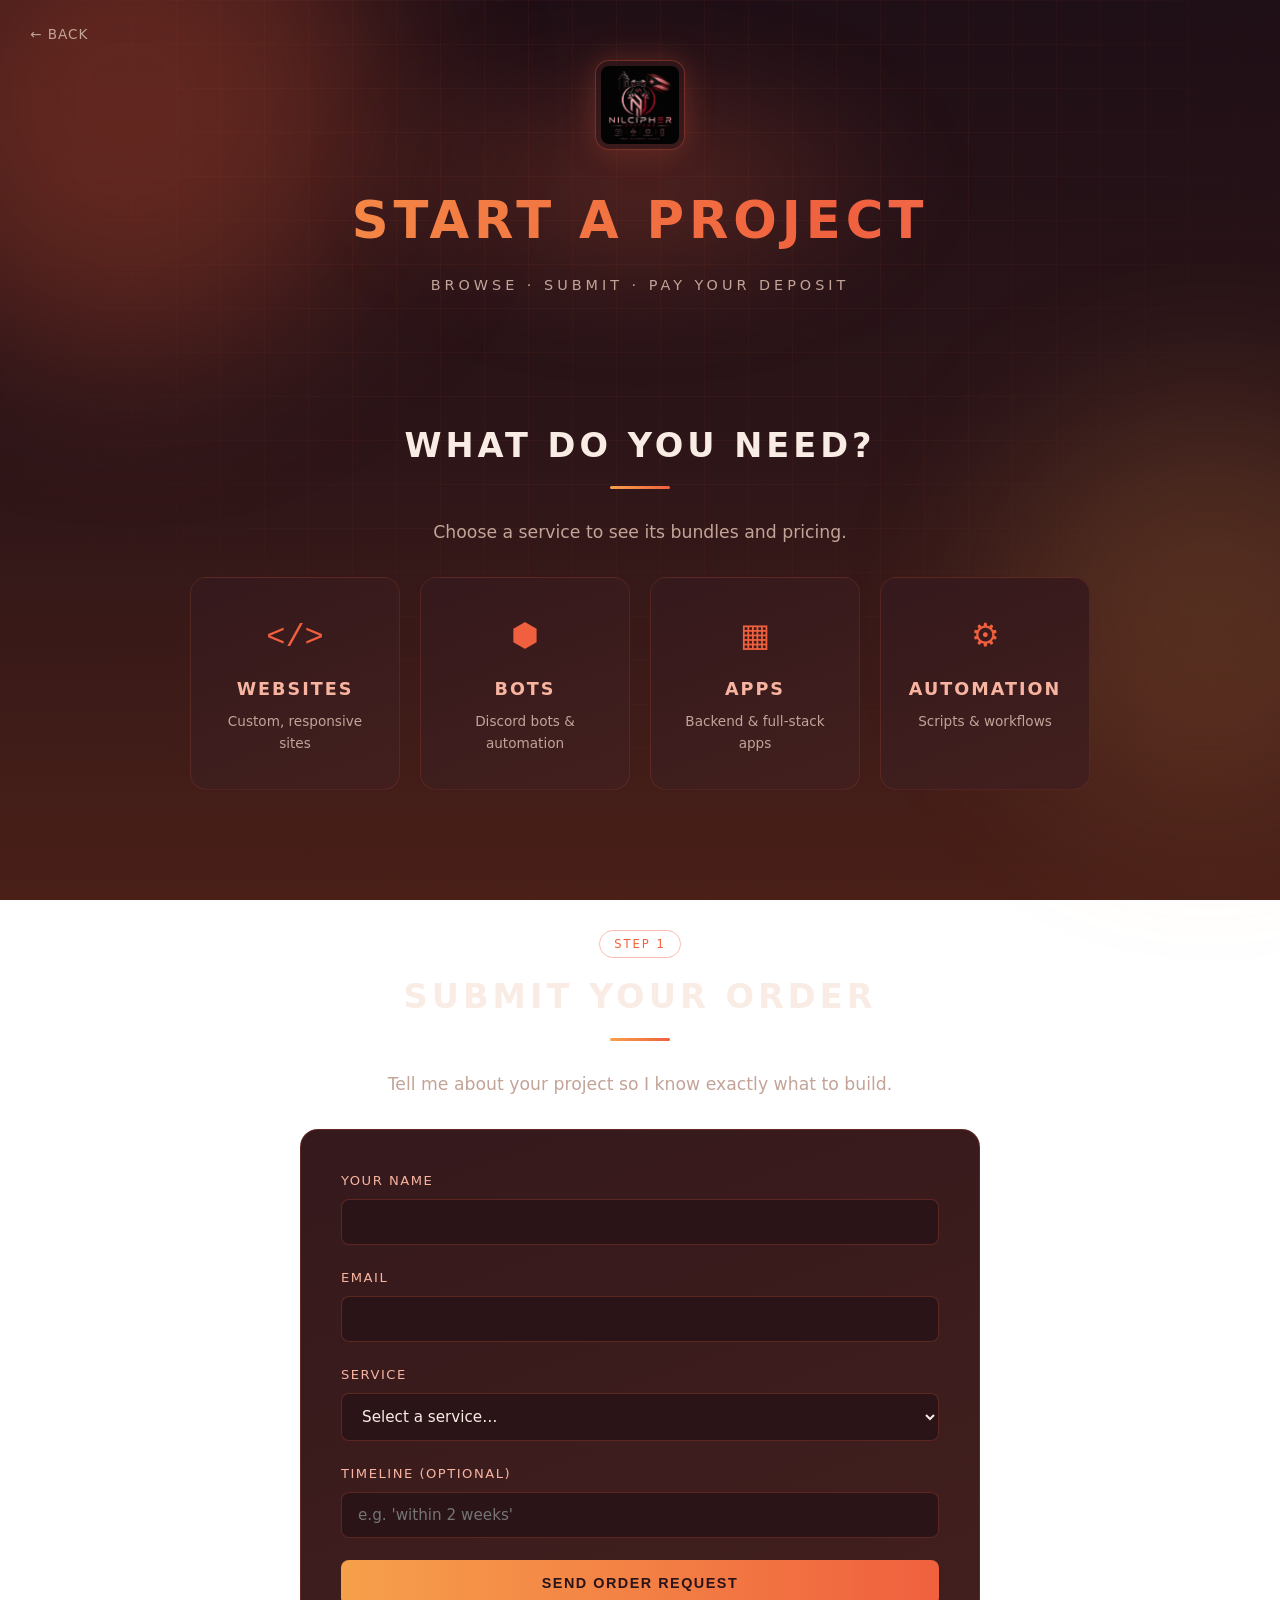
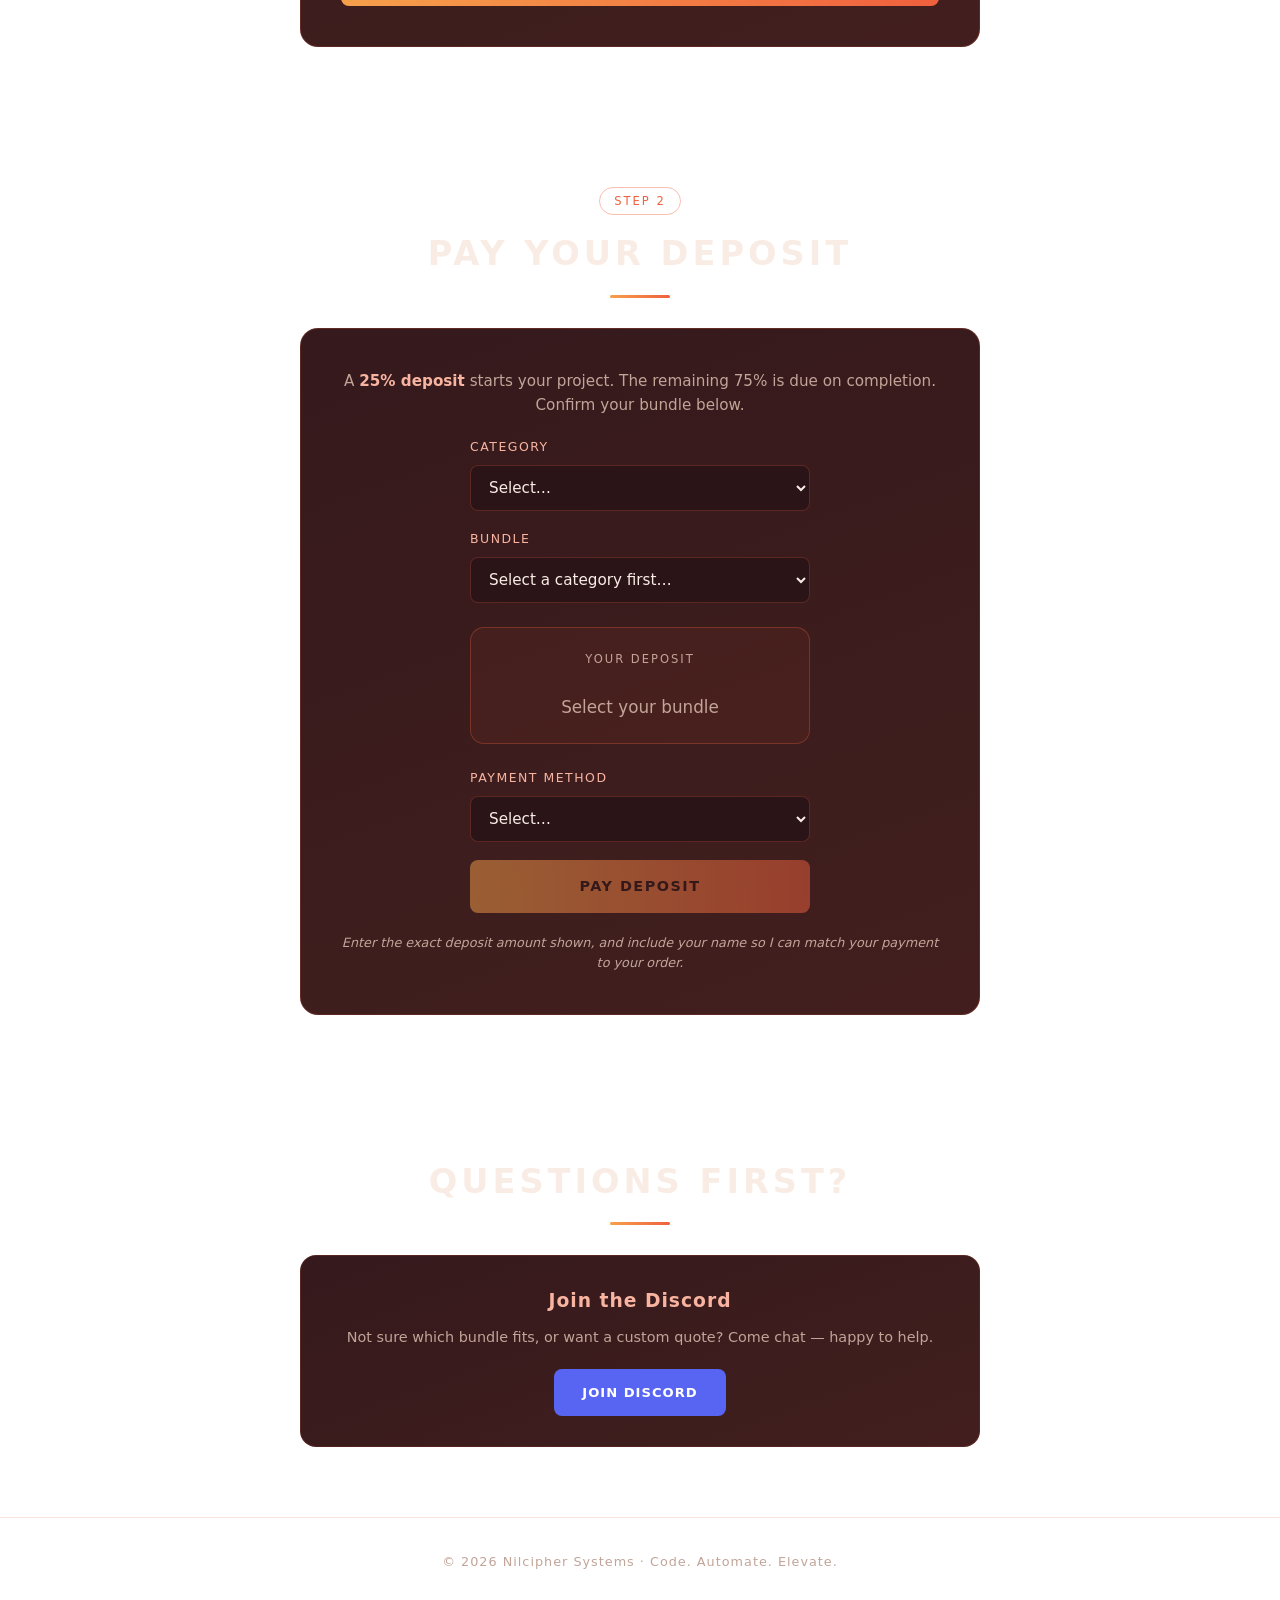
==== commit cf0b1fdd: "Fix checkout: AJAX form submit + self-contained Step 2" ====
--- a/start.html
+++ b/start.html
@@ -7,18 +7,18 @@
   <link rel="stylesheet" href="style.css">
   <link rel="icon" type="image/png" href="assets/logo.png">
   <style>
-    .start-hero { text-align: center; padding: 70px 20px 30px; position: relative; }
+    .start-hero { text-align: center; padding: 60px 20px 20px; position: relative; }
     .start-hero .hero-glow {
       position: absolute; top: 10%; left: 50%; transform: translateX(-50%);
       width: 600px; height: 300px;
-      background: radial-gradient(ellipse, rgba(200, 50, 74, 0.22), transparent 70%);
+      background: radial-gradient(ellipse, rgba(240, 96, 62, 0.24), transparent 70%);
       filter: blur(40px); z-index: 0;
     }
     .start-hero-inner { position: relative; z-index: 1; }
     .start-logo {
-      width: 90px; border-radius: 14px; border: 1px solid rgba(200, 50, 74, 0.35);
-      padding: 5px; background: rgba(19, 19, 25, 0.5);
-      box-shadow: 0 0 30px rgba(200, 50, 74, 0.25); margin-bottom: 22px;
+      width: 90px; border-radius: 14px; border: 1px solid rgba(240, 96, 62, 0.35);
+      padding: 5px; background: rgba(53, 25, 28, 0.5);
+      box-shadow: 0 0 30px rgba(240, 96, 62, 0.25); margin-bottom: 22px;
     }
     .back-link {
       position: absolute; top: 24px; left: 30px; color: var(--muted);
@@ -28,7 +28,7 @@
     .back-link:hover { color: var(--pink); }
     .step-eyebrow {
       display: inline-block; font-size: 0.72rem; letter-spacing: 2px; text-transform: uppercase;
-      color: var(--red); border: 1px solid rgba(200,50,74,0.4); border-radius: 20px;
+      color: var(--red); border: 1px solid rgba(240,96,62,0.4); border-radius: 20px;
       padding: 4px 14px; margin-bottom: 12px;
     }
     .category-grid {
@@ -37,13 +37,13 @@
     }
     .cat-btn {
       background: linear-gradient(160deg, var(--surface), var(--surface-2));
-      border: 1px solid rgba(200, 50, 74, 0.15); border-radius: 16px;
+      border: 1px solid rgba(240, 96, 62, 0.15); border-radius: 16px;
       padding: 34px 22px; cursor: pointer; text-align: center;
       transition: transform 0.2s, border-color 0.25s, box-shadow 0.25s;
     }
     .cat-btn:hover, .cat-btn.active {
-      transform: translateY(-4px); border-color: rgba(200, 50, 74, 0.5);
-      box-shadow: 0 12px 34px rgba(0,0,0,0.4), 0 0 26px rgba(200, 50, 74, 0.12);
+      transform: translateY(-4px); border-color: rgba(240, 96, 62, 0.5);
+      box-shadow: 0 12px 34px rgba(0,0,0,0.4), 0 0 26px rgba(240, 96, 62, 0.14);
     }
     .cat-btn.active { border-color: var(--red); }
     .cat-icon { font-size: 2rem; color: var(--red); margin-bottom: 12px; font-family: 'Consolas', monospace; }
@@ -58,20 +58,20 @@
     }
     .bundle {
       background: linear-gradient(160deg, var(--surface), var(--surface-2));
-      border: 1px solid rgba(200, 50, 74, 0.15); border-radius: 16px;
+      border: 1px solid rgba(240, 96, 62, 0.15); border-radius: 16px;
       padding: 28px 24px; text-align: left;
     }
     .bundle-name { color: var(--pink); font-weight: 700; letter-spacing: 2px; text-transform: uppercase; font-size: 1rem; }
     .bundle-price { font-size: 2.2rem; font-weight: 800; margin: 8px 0 2px; color: var(--text); }
     .bundle-deposit { font-size: 0.78rem; color: var(--red); margin-bottom: 14px; letter-spacing: 1px; }
     .bundle ul { list-style: none; }
-    .bundle li { font-size: 0.88rem; color: var(--muted); padding: 5px 0; border-bottom: 1px solid rgba(200,50,74,0.1); }
+    .bundle li { font-size: 0.88rem; color: var(--muted); padding: 5px 0; border-bottom: 1px solid rgba(240,96,62,0.1); }
     .bundle li::before { content: "✓"; color: var(--red); font-weight: 700; margin-right: 8px; }
 
-    .form-wrap {
+    .form-wrap, .pay-wrap {
       max-width: 680px; margin: 0 auto;
       background: linear-gradient(160deg, var(--surface), var(--surface-2));
-      border: 1px solid rgba(200, 50, 74, 0.2); border-radius: 18px; padding: 40px; text-align: left;
+      border: 1px solid rgba(240, 96, 62, 0.2); border-radius: 18px; padding: 40px; text-align: left;
     }
     .form-group { margin-bottom: 22px; }
     .form-group label {
@@ -79,60 +79,77 @@
       letter-spacing: 1.5px; text-transform: uppercase; color: var(--pink);
     }
     .form-group input, .form-group textarea, .form-group select {
-      width: 100%; background: var(--bg); border: 1px solid rgba(200, 50, 74, 0.25);
+      width: 100%; background: var(--bg); border: 1px solid rgba(240, 96, 62, 0.25);
       border-radius: 8px; padding: 13px 16px; color: var(--text);
       font-family: inherit; font-size: 0.95rem; transition: border-color 0.2s, box-shadow 0.2s;
     }
     .form-group input:focus, .form-group textarea:focus, .form-group select:focus {
-      outline: none; border-color: var(--red); box-shadow: 0 0 0 3px rgba(200, 50, 74, 0.15);
+      outline: none; border-color: var(--red); box-shadow: 0 0 0 3px rgba(240, 96, 62, 0.15);
     }
     .form-group textarea { resize: vertical; min-height: 110px; }
     .form-note { font-size: 0.8rem; color: var(--muted); margin-top: 6px; }
     .req-block { display: none; }
     .req-block.show { display: block; }
+    .custom-note {
+      display: none; background: rgba(240,96,62,0.08); border: 1px solid rgba(240,96,62,0.3);
+      border-radius: 10px; padding: 16px; margin-bottom: 22px; font-size: 0.9rem; color: var(--text);
+    }
+    .custom-note.show { display: block; }
+    .custom-note a { color: var(--pink); font-weight: 600; text-decoration: none; }
     .submit-btn {
-      width: 100%; background: linear-gradient(90deg, var(--pink), var(--red));
-      color: #08080b; font-weight: 700; border: none; padding: 15px; border-radius: 8px;
+      width: 100%; background: linear-gradient(90deg, var(--amber), var(--red));
+      color: #2a1418; font-weight: 700; border: none; padding: 15px; border-radius: 8px;
       letter-spacing: 1.5px; text-transform: uppercase; font-size: 0.9rem; cursor: pointer;
       transition: transform 0.18s, box-shadow 0.18s;
     }
-    .submit-btn:hover { transform: translateY(-2px); box-shadow: 0 10px 30px rgba(200, 50, 74, 0.4); }
-
-    /* Payment section */
-    .pay-wrap {
-      max-width: 680px; margin: 0 auto;
-      background: linear-gradient(160deg, var(--surface), var(--surface-2));
-      border: 1px solid rgba(200, 50, 74, 0.2); border-radius: 18px; padding: 40px; text-align: center;
-    }
-    .pay-intro { color: var(--muted); font-size: 0.95rem; margin-bottom: 8px; }
-    .deposit-table {
-      max-width: 480px; margin: 20px auto 28px; text-align: left;
-      font-size: 0.85rem; color: var(--muted);
-    }
-    .deposit-table .row {
-      display: flex; justify-content: space-between; padding: 8px 0;
-      border-bottom: 1px solid rgba(200,50,74,0.12);
-    }
-    .deposit-table .row span:last-child { color: var(--red); font-weight: 600; }
-    .pay-methods { display: flex; flex-direction: column; gap: 12px; max-width: 340px; margin: 0 auto; }
-    .pay-btn {
-      display: block; text-align: center; text-decoration: none;
-      padding: 14px; border-radius: 8px; font-weight: 700; font-size: 0.88rem;
-      letter-spacing: 1px; text-transform: uppercase; transition: transform 0.15s, box-shadow 0.15s;
-    }
-    .pay-btn:hover { transform: translateY(-2px); }
-    .pay-paypal { background: #0070ba; color: #fff; }
-    .pay-paypal:hover { box-shadow: 0 8px 20px rgba(0,112,186,0.4); }
-    .pay-cashapp { background: #00d632; color: #06210d; }
-    .pay-cashapp:hover { box-shadow: 0 8px 20px rgba(0,214,50,0.4); }
-    .pay-stripe { background: linear-gradient(90deg, var(--pink), var(--red)); color: #08080b; }
-    .pay-stripe:hover { box-shadow: 0 8px 20px rgba(200,50,74,0.4); }
+    .submit-btn:hover { transform: translateY(-2px); box-shadow: 0 10px 30px rgba(240, 96, 62, 0.4); }
+    .submit-btn:disabled { opacity: 0.6; cursor: default; transform: none; box-shadow: none; }
+
+    /* form status message */
+    .form-status {
+      display: none; margin-top: 18px; padding: 16px; border-radius: 10px;
+      font-size: 0.92rem; text-align: center;
+    }
+    .form-status.show { display: block; }
+    .form-status.success { background: rgba(80, 200, 120, 0.12); border: 1px solid rgba(80,200,120,0.4); color: #9fe6b8; }
+    .form-status.error { background: rgba(240, 96, 62, 0.12); border: 1px solid rgba(240,96,62,0.4); color: var(--pink); }
+
+    .pay-wrap { text-align: center; }
+    .pay-intro { color: var(--muted); font-size: 0.95rem; margin-bottom: 20px; }
+    .pay-select-group { max-width: 340px; margin: 0 auto 18px; text-align: left; }
+    .pay-select-group label {
+      display: block; margin-bottom: 8px; font-size: 0.78rem;
+      letter-spacing: 1.5px; text-transform: uppercase; color: var(--pink);
+    }
+    .pay-select-group select {
+      width: 100%; background: var(--bg); border: 1px solid rgba(240, 96, 62, 0.25);
+      border-radius: 8px; padding: 12px 14px; color: var(--text); font-family: inherit; font-size: 0.95rem;
+    }
+    .pay-select-group select:focus { outline: none; border-color: var(--red); }
+    .deposit-display {
+      margin: 24px auto; padding: 22px; max-width: 340px;
+      border: 1px solid rgba(240,96,62,0.3); border-radius: 14px;
+      background: rgba(240,96,62,0.06);
+    }
+    .deposit-display .label { font-size: 0.72rem; letter-spacing: 2px; text-transform: uppercase; color: var(--muted); }
+    .deposit-display .picked { font-size: 0.85rem; color: var(--pink); margin-top: 4px; min-height: 1.1em; }
+    .deposit-display .amount { font-size: 2.6rem; font-weight: 800; color: var(--pink); margin-top: 6px; }
+    .deposit-display .amount.empty { font-size: 1.05rem; color: var(--muted); font-weight: 500; }
+    .pay-now-btn {
+      display: inline-block; width: 100%; max-width: 340px; text-align: center; text-decoration: none;
+      background: linear-gradient(90deg, var(--amber), var(--red)); color: #2a1418;
+      padding: 15px; border-radius: 8px; font-weight: 700; font-size: 0.9rem;
+      letter-spacing: 1.5px; text-transform: uppercase; transition: transform 0.18s, box-shadow 0.18s;
+      opacity: 0.5; pointer-events: none;
+    }
+    .pay-now-btn.ready { opacity: 1; pointer-events: auto; }
+    .pay-now-btn.ready:hover { transform: translateY(-2px); box-shadow: 0 10px 30px rgba(240, 96, 62, 0.4); }
     .pay-reminder { font-size: 0.8rem; color: var(--muted); margin-top: 20px; font-style: italic; }
 
     .action-card {
       max-width: 680px; margin: 0 auto;
       background: linear-gradient(160deg, var(--surface), var(--surface-2));
-      border: 1px solid rgba(200, 50, 74, 0.15); border-radius: 16px; padding: 30px 26px; text-align: center;
+      border: 1px solid rgba(240, 96, 62, 0.15); border-radius: 16px; padding: 30px 26px; text-align: center;
     }
     .action-card h3 { color: var(--pink); letter-spacing: 1px; margin-bottom: 10px; }
     .action-card p { color: var(--muted); font-size: 0.9rem; margin-bottom: 20px; }
@@ -181,7 +198,7 @@
     </div>
   </section>
 
-  <!-- BUNDLES (info only) -->
+  <!-- BUNDLES -->
   <section class="section bundles" id="bundles-websites">
     <h2>Website Bundles</h2>
     <div class="bundle-grid">
@@ -218,13 +235,13 @@
     </div>
   </section>
 
-  <!-- STEP 1: ORDER FORM -->
+  <!-- STEP 1: ORDER FORM (AJAX submit — no navigation) -->
   <section class="section reveal">
     <span class="step-eyebrow">Step 1</span>
     <h2>Submit Your Order</h2>
     <p class="about-text">Tell me about your project so I know exactly what to build.</p>
     <div class="form-wrap">
-      <form action="https://formspree.io/f/mojogvnd" method="POST">
+      <form id="order-form" action="https://formspree.io/f/mojogvnd" method="POST">
         <div class="form-group">
           <label for="name">Your Name</label>
           <input type="text" id="name" name="name" required>
@@ -235,18 +252,28 @@
         </div>
         <div class="form-group">
           <label for="service">Service</label>
-          <select id="service" name="service" onchange="showRequirements()">
+          <select id="service" name="service" onchange="onServiceChange()">
             <option value="">Select a service…</option>
             <option value="Website">Website</option>
             <option value="Bot">Bot</option>
             <option value="App">App</option>
             <option value="Automation">Automation</option>
+            <option value="Custom">Custom Order</option>
           </select>
         </div>
-        <div class="form-group">
+
+        <div class="form-group" id="bundle-group" style="display:none;">
           <label for="bundle">Bundle</label>
-          <input type="text" id="bundle" name="bundle" placeholder="e.g. Business ($150), or 'not sure'">
-        </div>
+          <select id="bundle" name="bundle" onchange="onBundleChange()"></select>
+        </div>
+
+        <div class="custom-note" id="custom-note">
+          Custom orders aren't a fixed bundle — every one is different.
+          Please <a href="https://discord.gg/5Mp6TrUCq" target="_blank">DM me on Discord</a>
+          to talk through what you need and get a quote. You can still submit this form
+          with the details and I'll reach out.
+        </div>
+
         <div class="req-block" id="req-Website">
           <div class="form-group">
             <label for="web-req">Website details</label>
@@ -271,38 +298,71 @@
             <textarea id="auto-req" name="automation_details" placeholder="What task to automate? What tools/services are involved? How often should it run?"></textarea>
           </div>
         </div>
+        <div class="req-block" id="req-Custom">
+          <div class="form-group">
+            <label for="custom-req">Custom project details</label>
+            <textarea id="custom-req" name="custom_details" placeholder="Describe what you're looking for in as much detail as you can — I'll follow up with a quote."></textarea>
+          </div>
+        </div>
+
         <div class="form-group">
           <label for="timeline">Timeline (optional)</label>
           <input type="text" id="timeline" name="timeline" placeholder="e.g. 'within 2 weeks'">
         </div>
-        <button type="submit" class="submit-btn">Send Order Request</button>
+        <button type="submit" class="submit-btn" id="submit-btn">Send Order Request</button>
+        <div class="form-status" id="form-status"></div>
       </form>
     </div>
   </section>
 
-  <!-- STEP 2: PAYMENT -->
+  <!-- STEP 2: PAYMENT (self-contained; independent of form submit) -->
   <section class="section reveal">
     <span class="step-eyebrow">Step 2</span>
     <h2>Pay Your Deposit</h2>
     <div class="pay-wrap">
       <p class="pay-intro">
-        A <strong style="color:var(--pink)">25% deposit</strong> gets your project started.
-        The remaining 75% is due on completion, before final delivery.
+        A <strong style="color:var(--pink)">25% deposit</strong> starts your project.
+        The remaining 75% is due on completion. Confirm your bundle below.
       </p>
-      <p class="pay-intro">Send the deposit for your chosen bundle:</p>
-      <div class="deposit-table">
-        <div class="row"><span>Website — Starter / Business / Advanced</span><span>$18.75 / $37.50 / $62.50</span></div>
-        <div class="row"><span>Bot — Starter / Standard / Premium</span><span>$12.50 / $30 / $62.50</span></div>
-        <div class="row"><span>App — Starter / Standard / Premium</span><span>$37.50 / $87.50 / $150</span></div>
-        <div class="row"><span>Automation — Starter / Standard / Premium</span><span>$10 / $25 / $50</span></div>
-      </div>
-      <div class="pay-methods">
-        <a href="https://paypal.me/nilciphersystems" target="_blank" class="pay-btn pay-paypal">Pay with PayPal</a>
-        <a href="https://cash.app/$nilciphersystems" target="_blank" class="pay-btn pay-cashapp">Pay with CashApp</a>
-        <a href="#" class="pay-btn pay-stripe">Pay with Stripe</a>
-      </div>
+
+      <div class="pay-select-group">
+        <label for="pay-category">Category</label>
+        <select id="pay-category" onchange="rebuildPayBundles()">
+          <option value="">Select…</option>
+          <option value="Website">Website</option>
+          <option value="Bot">Bot</option>
+          <option value="App">App</option>
+          <option value="Automation">Automation</option>
+        </select>
+      </div>
+
+      <div class="pay-select-group">
+        <label for="pay-bundle">Bundle</label>
+        <select id="pay-bundle" onchange="updateDeposit()">
+          <option value="">Select a category first…</option>
+        </select>
+      </div>
+
+      <div class="deposit-display">
+        <div class="label">Your Deposit</div>
+        <div class="picked" id="deposit-picked"></div>
+        <div class="amount empty" id="deposit-amount">Select your bundle</div>
+      </div>
+
+      <div class="pay-select-group">
+        <label for="pay-method">Payment Method</label>
+        <select id="pay-method" onchange="updatePayButton()">
+          <option value="">Select…</option>
+          <option value="paypal">PayPal</option>
+          <option value="cashapp">CashApp</option>
+          <option value="stripe">Stripe</option>
+        </select>
+      </div>
+
+      <a href="#" id="pay-now" class="pay-now-btn" target="_blank">Pay Deposit</a>
+
       <p class="pay-reminder">
-        Please enter the exact deposit amount for your bundle, and include your name so I can match your payment to your order.
+        Enter the exact deposit amount shown, and include your name so I can match your payment to your order.
       </p>
     </div>
   </section>
@@ -312,7 +372,7 @@
     <h2>Questions First?</h2>
     <div class="action-card">
       <h3>Join the Discord</h3>
-      <p>Not sure which bundle fits, or want to talk it through before paying? Come chat — happy to help.</p>
+      <p>Not sure which bundle fits, or want a custom quote? Come chat — happy to help.</p>
       <a href="https://discord.gg/5Mp6TrUCq" target="_blank" class="discord-btn">Join Discord</a>
     </div>
   </section>
@@ -322,6 +382,32 @@
   </footer>
 
   <script>
+    // ===== Data =====
+    const BUNDLES = {
+      Website:    ["Starter ($75)", "Business ($150)", "Advanced ($250)"],
+      Bot:        ["Starter ($50)", "Standard ($120)", "Premium ($250)"],
+      App:        ["Starter ($150)", "Standard ($350)", "Premium ($600)"],
+      Automation: ["Starter ($40)", "Standard ($100)", "Premium ($200)"]
+    };
+    const DEPOSITS = {
+      Website:    ["$18.75", "$37.50", "$62.50"],
+      Bot:        ["$12.50", "$30.00", "$62.50"],
+      App:        ["$37.50", "$87.50", "$150.00"],
+      Automation: ["$10.00", "$25.00", "$50.00"]
+    };
+    const BUNDLE_LABELS = {
+      Website:    ["Starter", "Business", "Advanced"],
+      Bot:        ["Starter", "Standard", "Premium"],
+      App:        ["Starter", "Standard", "Premium"],
+      Automation: ["Starter", "Standard", "Premium"]
+    };
+    const PAY_LINKS = {
+      paypal:  "https://paypal.me/nilciphersystems",
+      cashapp: "https://cash.app/$nilciphersystems",
+      stripe:  "#"   // <-- replace with your Stripe payment link when ready
+    };
+
+    // ===== Browse =====
     function showCategory(cat, el) {
       document.querySelectorAll('.bundles').forEach(b => b.classList.remove('show'));
       document.querySelectorAll('.cat-btn').forEach(c => c.classList.remove('active'));
@@ -329,14 +415,138 @@
       el.classList.add('active');
       document.getElementById('bundles-' + cat).scrollIntoView({ behavior: 'smooth', block: 'start' });
     }
-    function showRequirements() {
+
+    // ===== Step 1: service change =====
+    function onServiceChange() {
       const val = document.getElementById('service').value;
+      const bundleGroup = document.getElementById('bundle-group');
+      const bundleSelect = document.getElementById('bundle');
+      const customNote = document.getElementById('custom-note');
+
       document.querySelectorAll('.req-block').forEach(r => r.classList.remove('show'));
       if (val) {
         const block = document.getElementById('req-' + val);
         if (block) block.classList.add('show');
       }
-    }
+      customNote.classList.toggle('show', val === 'Custom');
+
+      if (BUNDLES[val]) {
+        bundleSelect.innerHTML = '<option value="">Select a bundle…</option>' +
+          BUNDLES[val].map((b, i) => `<option value="${i}">${b}</option>`).join('');
+        bundleGroup.style.display = 'block';
+      } else {
+        bundleGroup.style.display = 'none';
+        bundleSelect.innerHTML = '';
+      }
+
+      // Convenience: mirror the Step 1 choice into Step 2 automatically
+      syncStep2FromStep1();
+    }
+
+    function onBundleChange() {
+      syncStep2FromStep1();
+    }
+
+    // Copy Step 1's service+bundle into Step 2's selectors (as a helpful default)
+    function syncStep2FromStep1() {
+      const service = document.getElementById('service').value;
+      const idx = document.getElementById('bundle').value;
+      const payCat = document.getElementById('pay-category');
+      if (service && BUNDLES[service]) {
+        payCat.value = service;
+        rebuildPayBundles();
+        if (idx !== '' && idx !== undefined) {
+          document.getElementById('pay-bundle').value = idx;
+        }
+        updateDeposit();
+      }
+    }
+
+    // ===== Step 2: self-contained selectors =====
+    function rebuildPayBundles() {
+      const cat = document.getElementById('pay-category').value;
+      const bundleSelect = document.getElementById('pay-bundle');
+      if (cat && BUNDLE_LABELS[cat]) {
+        bundleSelect.innerHTML = '<option value="">Select a bundle…</option>' +
+          BUNDLE_LABELS[cat].map((name, i) => `<option value="${i}">${name} (${DEPOSITS[cat][i]} deposit)</option>`).join('');
+      } else {
+        bundleSelect.innerHTML = '<option value="">Select a category first…</option>';
+      }
+      updateDeposit();
+    }
+
+    function updateDeposit() {
+      const cat = document.getElementById('pay-category').value;
+      const idx = document.getElementById('pay-bundle').value;
+      const amountEl = document.getElementById('deposit-amount');
+      const pickedEl = document.getElementById('deposit-picked');
+
+      if (cat && DEPOSITS[cat] && idx !== '' && idx !== undefined) {
+        amountEl.textContent = DEPOSITS[cat][idx];
+        amountEl.classList.remove('empty');
+        pickedEl.textContent = cat + ' — ' + BUNDLE_LABELS[cat][idx];
+      } else {
+        amountEl.textContent = 'Select your bundle';
+        amountEl.classList.add('empty');
+        pickedEl.textContent = '';
+      }
+      updatePayButton();
+    }
+
+    function updatePayButton() {
+      const method = document.getElementById('pay-method').value;
+      const cat = document.getElementById('pay-category').value;
+      const idx = document.getElementById('pay-bundle').value;
+      const btn = document.getElementById('pay-now');
+      const hasBundle = cat && DEPOSITS[cat] && idx !== '' && idx !== undefined;
+
+      if (method && hasBundle) {
+        btn.href = PAY_LINKS[method];
+        btn.classList.add('ready');
+        btn.textContent = 'Pay ' + DEPOSITS[cat][idx] + ' Deposit';
+      } else {
+        btn.href = '#';
+        btn.classList.remove('ready');
+        btn.textContent = 'Pay Deposit';
+      }
+    }
+
+    // ===== AJAX form submit (no navigation, so Step 2 never resets) =====
+    const form = document.getElementById('order-form');
+    const statusEl = document.getElementById('form-status');
+    const submitBtn = document.getElementById('submit-btn');
+
+    form.addEventListener('submit', async function (e) {
+      e.preventDefault();
+      submitBtn.disabled = true;
+      submitBtn.textContent = 'Sending…';
+      statusEl.className = 'form-status';
+
+      try {
+        const res = await fetch(form.action, {
+          method: 'POST',
+          body: new FormData(form),
+          headers: { 'Accept': 'application/json' }
+        });
+
+        if (res.ok) {
+          statusEl.textContent = "Order received — I'll be in touch soon. Now head to Step 2 to pay your deposit.";
+          statusEl.className = 'form-status success show';
+          form.reset();
+          document.getElementById('bundle-group').style.display = 'none';
+          document.querySelectorAll('.req-block').forEach(r => r.classList.remove('show'));
+          document.getElementById('custom-note').classList.remove('show');
+          submitBtn.textContent = 'Sent ✓';
+        } else {
+          throw new Error('Submit failed');
+        }
+      } catch (err) {
+        statusEl.textContent = "Something went wrong sending your order. Please try again, or reach out on Discord.";
+        statusEl.className = 'form-status error show';
+        submitBtn.disabled = false;
+        submitBtn.textContent = 'Send Order Request';
+      }
+    });
   </script>
   <script src="script.js"></script>
 </body>
--- a/style.css
+++ b/style.css
@@ -1,32 +1,30 @@
-/* ===== Design tokens ===== */
+/* ===== Design tokens (sunset palette) ===== */
 :root {
-  --bg: #08080b;
-  --surface: #131319;
-  --surface-2: #1a1a22;
-  --text: #f0e6e8;
-  --muted: #9a8f93;
-  --pink: #f4a6b0;
-  --red: #c8324a;
-  --deep-red: #8f1e30;
-}
-
-* {
-  margin: 0;
-  padding: 0;
-  box-sizing: border-box;
-}
-
-html {
-  scroll-behavior: smooth;
-}
+  --bg: #2a1418;          /* deep sunset plum base (not black) */
+  --bg-top: #1f0f16;      /* dusky upper-sky */
+  --bg-bottom: #4a2018;   /* warm burnt-orange horizon */
+  --surface: #35191c;
+  --surface-2: #421f1e;
+  --text: #f9ece4;
+  --muted: #c2a498;
+  --pink: #f8b4a0;
+  --red: #f0603e;
+  --amber: #f6a04b;
+  --deep-red: #c04a2e;
+}
+
+* { margin: 0; padding: 0; box-sizing: border-box; }
+html { scroll-behavior: smooth; }
 
 body {
-  background-color: var(--bg);
+  background: linear-gradient(180deg, var(--bg-top) 0%, var(--bg) 45%, var(--bg-bottom) 100%);
+  background-attachment: fixed;
   color: var(--text);
   font-family: 'Segoe UI', system-ui, sans-serif;
   line-height: 1.6;
   overflow-x: hidden;
   position: relative;
+  min-height: 100vh;
 }
 
 /* ===== Ambient background ===== */
@@ -34,8 +32,8 @@
   position: fixed;
   inset: 0;
   background-image:
-    linear-gradient(rgba(200, 50, 74, 0.04) 1px, transparent 1px),
-    linear-gradient(90deg, rgba(200, 50, 74, 0.04) 1px, transparent 1px);
+    linear-gradient(rgba(240, 96, 62, 0.05) 1px, transparent 1px),
+    linear-gradient(90deg, rgba(240, 96, 62, 0.05) 1px, transparent 1px);
   background-size: 44px 44px;
   z-index: -2;
   mask-image: radial-gradient(ellipse at 50% 0%, black 40%, transparent 80%);
@@ -45,39 +43,28 @@
   position: fixed;
   border-radius: 50%;
   filter: blur(90px);
-  opacity: 0.35;
+  opacity: 0.4;
   z-index: -1;
   pointer-events: none;
 }
 
 .orb-1 {
-  width: 500px;
-  height: 500px;
+  width: 500px; height: 500px;
   background: var(--deep-red);
-  top: -150px;
-  left: -120px;
+  top: -150px; left: -120px;
   animation: float1 14s ease-in-out infinite;
 }
 
 .orb-2 {
-  width: 420px;
-  height: 420px;
-  background: var(--pink);
-  opacity: 0.12;
-  bottom: 10%;
-  right: -140px;
+  width: 420px; height: 420px;
+  background: var(--amber);
+  opacity: 0.16;
+  bottom: 10%; right: -140px;
   animation: float2 18s ease-in-out infinite;
 }
 
-@keyframes float1 {
-  0%, 100% { transform: translate(0, 0); }
-  50% { transform: translate(60px, 50px); }
-}
-
-@keyframes float2 {
-  0%, 100% { transform: translate(0, 0); }
-  50% { transform: translate(-50px, -40px); }
-}
+@keyframes float1 { 0%,100% { transform: translate(0,0); } 50% { transform: translate(60px,50px); } }
+@keyframes float2 { 0%,100% { transform: translate(0,0); } 50% { transform: translate(-50px,-40px); } }
 
 /* ===== Nav ===== */
 .nav {
@@ -87,478 +74,206 @@
   padding: 14px 40px;
   position: sticky;
   top: 0;
-  background: rgba(8, 8, 11, 0.7);
+  background: rgba(31, 15, 22, 0.8);
   backdrop-filter: blur(12px);
   z-index: 100;
-  border-bottom: 1px solid rgba(200, 50, 74, 0.15);
-}
-
-.nav-brand {
-  display: flex;
-  align-items: center;
-  gap: 14px;
-}
+  border-bottom: 1px solid rgba(240, 96, 62, 0.16);
+}
+
+.nav-brand { display: flex; align-items: center; gap: 14px; }
 
 .nav-logo {
-  height: 40px;
-  width: 40px;
+  height: 40px; width: 40px;
   object-fit: cover;
   border-radius: 8px;
-  border: 1px solid rgba(200, 50, 74, 0.3);
+  border: 1px solid rgba(240, 96, 62, 0.3);
   transition: transform 0.3s, border-color 0.3s;
 }
-
-.nav-logo:hover {
-  transform: scale(1.08);
-  border-color: var(--red);
-}
+.nav-logo:hover { transform: scale(1.08); border-color: var(--red); }
 
 .nav-name {
-  font-size: 1.05rem;
-  font-weight: 700;
-  letter-spacing: 2px;
-  text-transform: uppercase;
-  background: linear-gradient(90deg, var(--pink), var(--red));
-  -webkit-background-clip: text;
-  background-clip: text;
-  color: transparent;
+  font-size: 1.05rem; font-weight: 700; letter-spacing: 2px; text-transform: uppercase;
+  background: linear-gradient(90deg, var(--amber), var(--red), var(--pink));
+  -webkit-background-clip: text; background-clip: text; color: transparent;
 }
 
 .nav-links a {
-  color: var(--text);
-  text-decoration: none;
-  margin-left: 28px;
-  font-size: 0.85rem;
-  letter-spacing: 1.5px;
-  text-transform: uppercase;
-  position: relative;
-  transition: color 0.2s;
-}
-
+  color: var(--text); text-decoration: none; margin-left: 28px;
+  font-size: 0.85rem; letter-spacing: 1.5px; text-transform: uppercase;
+  position: relative; transition: color 0.2s;
+}
 .nav-links a::after {
-  content: '';
-  position: absolute;
-  left: 0;
-  bottom: -6px;
-  width: 0;
-  height: 2px;
-  background: linear-gradient(90deg, var(--pink), var(--red));
-  transition: width 0.25s;
-}
-
-.nav-links a:hover {
-  color: var(--pink);
-}
-
-.nav-links a:hover::after {
-  width: 100%;
-}
+  content: ''; position: absolute; left: 0; bottom: -6px; width: 0; height: 2px;
+  background: linear-gradient(90deg, var(--amber), var(--red)); transition: width 0.25s;
+}
+.nav-links a:hover { color: var(--pink); }
+.nav-links a:hover::after { width: 100%; }
 
 /* ===== Hero ===== */
-.hero {
-  position: relative;
-  text-align: center;
-  padding: 80px 20px 100px;
-  overflow: hidden;
-}
+.hero { position: relative; text-align: center; padding: 60px 20px 90px; overflow: hidden; }
 
 .hero-glow {
-  position: absolute;
-  top: 20%;
-  left: 50%;
-  transform: translateX(-50%);
-  width: 700px;
-  height: 400px;
-  background: radial-gradient(ellipse, rgba(200, 50, 74, 0.25), transparent 70%);
-  filter: blur(40px);
-  z-index: 0;
+  position: absolute; top: 15%; left: 50%; transform: translateX(-50%);
+  width: 700px; height: 400px;
+  background: radial-gradient(ellipse, rgba(240, 96, 62, 0.28), transparent 70%);
+  filter: blur(40px); z-index: 0;
   animation: pulse 6s ease-in-out infinite;
 }
-
-@keyframes pulse {
-  0%, 100% { opacity: 0.5; }
-  50% { opacity: 1; }
-}
-
-.hero-inner {
-  position: relative;
-  z-index: 1;
-}
+@keyframes pulse { 0%,100% { opacity: 0.5; } 50% { opacity: 1; } }
+
+.hero-inner { position: relative; z-index: 1; }
 
 .hero-logo {
-  width: 200px;
-  margin-bottom: 28px;
-  border-radius: 18px;
-  border: 1px solid rgba(200, 50, 74, 0.35);
-  padding: 6px;
-  background: rgba(19, 19, 25, 0.5);
+  width: 190px; margin-bottom: 26px;
+  border-radius: 18px; border: 1px solid rgba(240, 96, 62, 0.35);
+  padding: 6px; background: rgba(53, 25, 28, 0.5);
   box-shadow:
-    0 0 0 1px rgba(244, 166, 176, 0.08),
+    0 0 0 1px rgba(248, 180, 160, 0.08),
     0 20px 50px rgba(0, 0, 0, 0.55),
-    0 0 40px rgba(200, 50, 74, 0.18);
+    0 0 40px rgba(240, 96, 62, 0.22);
   animation: floatLogo 5s ease-in-out infinite;
 }
-
-@keyframes floatLogo {
-  0%, 100% { transform: translateY(0); }
-  50% { transform: translateY(-10px); }
+@keyframes floatLogo { 0%,100% { transform: translateY(0); } 50% { transform: translateY(-10px); } }
+
+h1 {
+  font-size: 3.2rem; letter-spacing: 5px; text-transform: uppercase;
+  background: linear-gradient(90deg, var(--amber), var(--red), var(--pink), var(--amber));
+  background-size: 200% auto;
+  -webkit-background-clip: text; background-clip: text; color: transparent;
+  animation: shimmer 5s linear infinite;
+}
+@keyframes shimmer { to { background-position: 200% center; } }
+
+.tagline {
+  color: var(--muted); letter-spacing: 4px; text-transform: uppercase;
+  font-size: 0.9rem; margin: 12px 0 32px;
 }
 
 /* ===== Banner band ===== */
 .banner-band {
-  width: 100%;
-  margin: 40px 0;
-  position: relative;
-  overflow: hidden;
-  border-top: 1px solid rgba(200, 50, 74, 0.2);
-  border-bottom: 1px solid rgba(200, 50, 74, 0.2);
-}
-
+  width: 100%; margin: 0 0 20px; position: relative; overflow: hidden;
+  border-bottom: 1px solid rgba(240, 96, 62, 0.2);
+}
 .banner-band img {
-  width: 100%;
-  display: block;
+  width: 100%; display: block;
   mask-image: linear-gradient(90deg, transparent, black 8%, black 92%, transparent);
   -webkit-mask-image: linear-gradient(90deg, transparent, black 8%, black 92%, transparent);
-}
-
-/* ===== Terminal ===== */
-.terminal {
-  max-width: 560px;
-  margin: 0 auto 36px;
-  background: rgba(19, 19, 25, 0.9);
-  border: 1px solid rgba(200, 50, 74, 0.3);
-  border-radius: 10px;
-  overflow: hidden;
-  box-shadow: 0 20px 60px rgba(0, 0, 0, 0.5), 0 0 40px rgba(200, 50, 74, 0.1);
-  text-align: left;
-}
-
-.terminal-bar {
-  display: flex;
-  align-items: center;
-  gap: 8px;
-  padding: 10px 14px;
-  background: rgba(10, 10, 13, 0.8);
-  border-bottom: 1px solid rgba(200, 50, 74, 0.2);
-}
-
-.dot {
-  width: 12px;
-  height: 12px;
-  border-radius: 50%;
-  display: inline-block;
-}
-
-.dot-red { background: #ff5f56; }
-.dot-yellow { background: #ffbd2e; }
-.dot-green { background: #27c93f; }
-
-.terminal-title {
-  margin-left: 10px;
-  font-size: 0.75rem;
-  color: var(--muted);
-  font-family: 'Consolas', monospace;
-}
-
-.terminal-body {
-  padding: 18px;
-  min-height: 170px;
-  font-family: 'Consolas', 'Courier New', monospace;
-  font-size: 0.9rem;
-}
-
-#boot {
-  display: inline;
-  color: var(--pink);
-  font-family: inherit;
-  white-space: pre-wrap;
-}
-
-.cursor {
-  color: var(--red);
-  font-weight: bold;
-}
-
-.cursor.blink {
-  animation: blink 1s step-end infinite;
-}
-
-@keyframes blink {
-  50% { opacity: 0; }
-}
-
-h1 {
-  font-size: 3.2rem;
-  letter-spacing: 5px;
-  text-transform: uppercase;
-  background: linear-gradient(90deg, var(--pink), var(--red), var(--pink));
-  background-size: 200% auto;
-  -webkit-background-clip: text;
-  background-clip: text;
-  color: transparent;
-  animation: shimmer 5s linear infinite;
-}
-
-@keyframes shimmer {
-  to { background-position: 200% center; }
-}
-
-.tagline {
-  color: var(--muted);
-  letter-spacing: 4px;
-  text-transform: uppercase;
-  font-size: 0.9rem;
-  margin: 12px 0 32px;
 }
 
 /* ===== Buttons ===== */
 .btn {
   display: inline-block;
-  background: linear-gradient(90deg, var(--pink), var(--red));
-  color: #08080b;
-  font-weight: 700;
-  text-decoration: none;
-  padding: 13px 30px;
-  border-radius: 8px;
-  letter-spacing: 1.5px;
-  text-transform: uppercase;
-  font-size: 0.82rem;
+  background: linear-gradient(90deg, var(--amber), var(--red));
+  color: #2a1418; font-weight: 700; text-decoration: none;
+  padding: 13px 30px; border-radius: 8px;
+  letter-spacing: 1.5px; text-transform: uppercase; font-size: 0.82rem;
   transition: transform 0.18s, box-shadow 0.18s;
 }
-
-.btn:hover {
-  transform: translateY(-3px);
-  box-shadow: 0 10px 30px rgba(200, 50, 74, 0.45);
-}
-
-.btn-outline {
-  background: transparent;
-  color: var(--pink);
-  border: 1px solid var(--red);
-}
-
-.btn-outline:hover {
-  background: rgba(200, 50, 74, 0.1);
-}
+.btn:hover { transform: translateY(-3px); box-shadow: 0 10px 30px rgba(240, 96, 62, 0.45); }
+
+.btn-outline { background: transparent; color: var(--pink); border: 1px solid var(--red); }
+.btn-outline:hover { background: rgba(240, 96, 62, 0.1); }
 
 /* ===== Sections ===== */
-.section {
-  max-width: 1000px;
-  margin: 0 auto;
-  padding: 80px 24px;
-  text-align: center;
-  position: relative;
-}
+.section { max-width: 1000px; margin: 0 auto; padding: 70px 24px; text-align: center; position: relative; }
 
 .section h2 {
-  font-size: 2.1rem;
-  letter-spacing: 4px;
-  text-transform: uppercase;
-  color: var(--text);
-  margin-bottom: 14px;
-}
-
+  font-size: 2.1rem; letter-spacing: 4px; text-transform: uppercase;
+  color: var(--text); margin-bottom: 14px;
+}
 .section h2::after {
-  content: '';
-  display: block;
-  width: 60px;
-  height: 3px;
-  margin: 14px auto 30px;
-  background: linear-gradient(90deg, var(--pink), var(--red));
-  border-radius: 2px;
-}
-
-.about-text {
-  color: var(--muted);
-  max-width: 640px;
-  margin: 0 auto 30px;
-  font-size: 1.08rem;
-}
-
-.about-text p {
-  margin-bottom: 18px;
-}
-
-.about-text em {
-  color: var(--pink);
-  font-style: normal;
-  font-weight: 600;
-}
+  content: ''; display: block; width: 60px; height: 3px; margin: 14px auto 30px;
+  background: linear-gradient(90deg, var(--amber), var(--red)); border-radius: 2px;
+}
+
+.about-text { color: var(--muted); max-width: 640px; margin: 0 auto 30px; font-size: 1.08rem; }
+.about-text p { margin-bottom: 18px; }
+.about-text em { color: var(--pink); font-style: normal; font-weight: 600; }
 
 /* ===== Grid + cards ===== */
 .grid {
-  display: grid;
-  grid-template-columns: repeat(auto-fit, minmax(220px, 1fr));
-  gap: 22px;
-  margin-top: 24px;
-}
-
+  display: grid; grid-template-columns: repeat(auto-fit, minmax(220px, 1fr));
+  gap: 22px; margin-top: 24px;
+}
 .card {
   background: linear-gradient(160deg, var(--surface), var(--surface-2));
-  border: 1px solid rgba(200, 50, 74, 0.12);
-  border-radius: 14px;
-  padding: 30px 24px;
-  text-align: left;
-  position: relative;
-  overflow: hidden;
+  border: 1px solid rgba(240, 96, 62, 0.13); border-radius: 14px;
+  padding: 30px 24px; text-align: left; position: relative; overflow: hidden;
   transition: transform 0.2s, border-color 0.25s, box-shadow 0.25s;
 }
-
 .card::before {
-  content: '';
-  position: absolute;
-  top: 0;
-  left: 0;
-  right: 0;
-  height: 2px;
-  background: linear-gradient(90deg, var(--pink), var(--red));
-  transform: scaleX(0);
-  transform-origin: left;
-  transition: transform 0.3s;
-}
-
+  content: ''; position: absolute; top: 0; left: 0; right: 0; height: 2px;
+  background: linear-gradient(90deg, var(--amber), var(--red));
+  transform: scaleX(0); transform-origin: left; transition: transform 0.3s;
+}
 .card:hover {
-  transform: translateY(-6px);
-  border-color: rgba(200, 50, 74, 0.4);
-  box-shadow: 0 16px 40px rgba(0, 0, 0, 0.4), 0 0 30px rgba(200, 50, 74, 0.08);
-}
-
-.card:hover::before {
-  transform: scaleX(1);
-}
-
-.card-icon {
-  font-size: 1.6rem;
-  color: var(--red);
-  margin-bottom: 14px;
-  font-family: 'Consolas', monospace;
-}
-
-.card h3 {
-  color: var(--pink);
-  margin-bottom: 10px;
-  letter-spacing: 1px;
-  font-size: 1.2rem;
-}
-
-.card p {
-  color: var(--muted);
-  font-size: 0.95rem;
-}
+  transform: translateY(-6px); border-color: rgba(240, 96, 62, 0.4);
+  box-shadow: 0 16px 40px rgba(0, 0, 0, 0.4), 0 0 30px rgba(240, 96, 62, 0.1);
+}
+.card:hover::before { transform: scaleX(1); }
+.card-icon { font-size: 1.6rem; color: var(--red); margin-bottom: 14px; font-family: 'Consolas', monospace; }
+.card h3 { color: var(--pink); margin-bottom: 10px; letter-spacing: 1px; font-size: 1.2rem; }
+.card p { color: var(--muted); font-size: 0.95rem; }
 
 .tag {
-  display: inline-block;
-  margin-top: 16px;
-  font-size: 0.72rem;
-  color: var(--red);
-  letter-spacing: 1.5px;
-  text-transform: uppercase;
-  padding: 4px 10px;
-  border: 1px solid rgba(200, 50, 74, 0.3);
-  border-radius: 20px;
-}
-
-/* ===== Skills ===== */
-.skills-list {
-  max-width: 720px;
-  margin: 30px auto 0;
-  text-align: left;
-}
-
-.skill {
-  margin-bottom: 22px;
-}
-
-.skill-head {
-  display: flex;
-  justify-content: space-between;
-  align-items: baseline;
-  margin-bottom: 8px;
-}
-
-.skill-head span:first-child {
-  font-size: 1rem;
-  letter-spacing: 1px;
-  color: var(--text);
-}
-
-.skill-level {
-  font-size: 0.75rem;
-  text-transform: uppercase;
-  letter-spacing: 1.5px;
-  color: var(--pink);
-}
-
-.skill-bar {
-  width: 100%;
-  height: 8px;
-  background: var(--surface-2);
-  border-radius: 20px;
-  overflow: hidden;
-  border: 1px solid rgba(200, 50, 74, 0.15);
-}
-
-.skill-fill {
-  height: 100%;
-  width: 0;
-  border-radius: 20px;
-  background: linear-gradient(90deg, var(--pink), var(--red));
-  transition: width 1.1s ease;
-  box-shadow: 0 0 12px rgba(200, 50, 74, 0.5);
+  display: inline-block; margin-top: 16px; font-size: 0.72rem; color: var(--red);
+  letter-spacing: 1.5px; text-transform: uppercase; padding: 4px 10px;
+  border: 1px solid rgba(240, 96, 62, 0.3); border-radius: 20px;
+}
+
+/* ===== Stack chips ===== */
+.stack-label { color: var(--pink); font-size: 0.8rem; letter-spacing: 3px; text-transform: uppercase; margin: 30px 0 16px; }
+.chip-row { display: flex; flex-wrap: wrap; justify-content: center; gap: 12px; max-width: 760px; margin: 0 auto; }
+.chip {
+  display: inline-block; padding: 11px 22px; border-radius: 30px;
+  font-size: 0.9rem; font-weight: 600; letter-spacing: 0.5px; color: var(--text);
+  background: linear-gradient(145deg, var(--surface), var(--surface-2));
+  border: 1px solid rgba(240, 96, 62, 0.3);
+  box-shadow: 0 4px 18px rgba(0,0,0,0.3), 0 0 14px rgba(240, 96, 62, 0.08);
+  transition: transform 0.18s, box-shadow 0.25s, border-color 0.25s; cursor: default;
+}
+.chip:hover {
+  transform: translateY(-4px); border-color: var(--red);
+  box-shadow: 0 8px 26px rgba(0,0,0,0.4), 0 0 22px rgba(240, 96, 62, 0.35); color: var(--pink);
 }
 
 /* ===== Review cards ===== */
-.stars {
-  color: var(--red);
-  font-size: 1.1rem;
-  letter-spacing: 2px;
-  margin-bottom: 12px;
-}
-
-.review-author {
-  display: block;
-  margin-top: 14px;
-  color: var(--pink);
-  font-size: 0.85rem;
-  letter-spacing: 1px;
-}
+.stars { color: var(--red); font-size: 1.1rem; letter-spacing: 2px; margin-bottom: 12px; }
+.review-author { display: block; margin-top: 14px; color: var(--pink); font-size: 0.85rem; letter-spacing: 1px; }
+
+/* ===== FAQ ===== */
+.faq-list { max-width: 720px; margin: 10px auto 0; text-align: left; }
+.faq-item {
+  background: linear-gradient(160deg, var(--surface), var(--surface-2));
+  border: 1px solid rgba(240, 96, 62, 0.15); border-radius: 12px;
+  margin-bottom: 14px; overflow: hidden; transition: border-color 0.25s;
+}
+.faq-item:hover { border-color: rgba(240, 96, 62, 0.35); }
+.faq-q {
+  width: 100%; text-align: left; background: none; border: none; cursor: pointer;
+  padding: 20px 24px; color: var(--text); font-size: 1rem; font-weight: 600;
+  font-family: inherit; display: flex; justify-content: space-between; align-items: center; gap: 16px;
+}
+.faq-q .icon { color: var(--red); font-size: 1.3rem; transition: transform 0.25s; flex-shrink: 0; }
+.faq-item.open .faq-q .icon { transform: rotate(45deg); }
+.faq-a {
+  max-height: 0; overflow: hidden; transition: max-height 0.3s ease, padding 0.3s ease;
+  color: var(--muted); font-size: 0.95rem; padding: 0 24px;
+}
+.faq-item.open .faq-a { max-height: 300px; padding: 0 24px 20px; }
 
 /* ===== Contact ===== */
-.contact-links {
-  display: flex;
-  gap: 16px;
-  justify-content: center;
-  flex-wrap: wrap;
-}
-
-/* ===== Giscus comments ===== */
-.giscus-wrap {
-  max-width: 800px;
-  margin: 20px auto 0;
-  text-align: left;
-}
+.contact-links { display: flex; gap: 16px; justify-content: center; flex-wrap: wrap; }
 
 /* ===== Footer ===== */
 .footer {
-  text-align: center;
-  padding: 34px 20px;
-  color: var(--muted);
-  font-size: 0.8rem;
-  border-top: 1px solid rgba(200, 50, 74, 0.15);
-  letter-spacing: 1px;
+  text-align: center; padding: 34px 20px; color: var(--muted); font-size: 0.8rem;
+  border-top: 1px solid rgba(240, 96, 62, 0.16); letter-spacing: 1px;
 }
 
 /* ===== Scroll reveal ===== */
-.reveal {
-  opacity: 0;
-  transform: translateY(40px);
-  transition: opacity 0.7s ease, transform 0.7s ease;
-}
-
-.reveal.visible {
-  opacity: 1;
-  transform: translateY(0);
-}
+.reveal { opacity: 0; transform: translateY(40px); transition: opacity 0.7s ease, transform 0.7s ease; }
+.reveal.visible { opacity: 1; transform: translateY(0); }
 
 /* ===== Responsive ===== */
 @media (max-width: 600px) {
@@ -567,6 +282,4 @@
   .nav-links a { margin-left: 14px; font-size: 0.72rem; }
   h1 { font-size: 2rem; letter-spacing: 3px; }
   .hero-logo { width: 150px; }
-  .terminal { max-width: 100%; }
-  .terminal-body { font-size: 0.78rem; }
 }
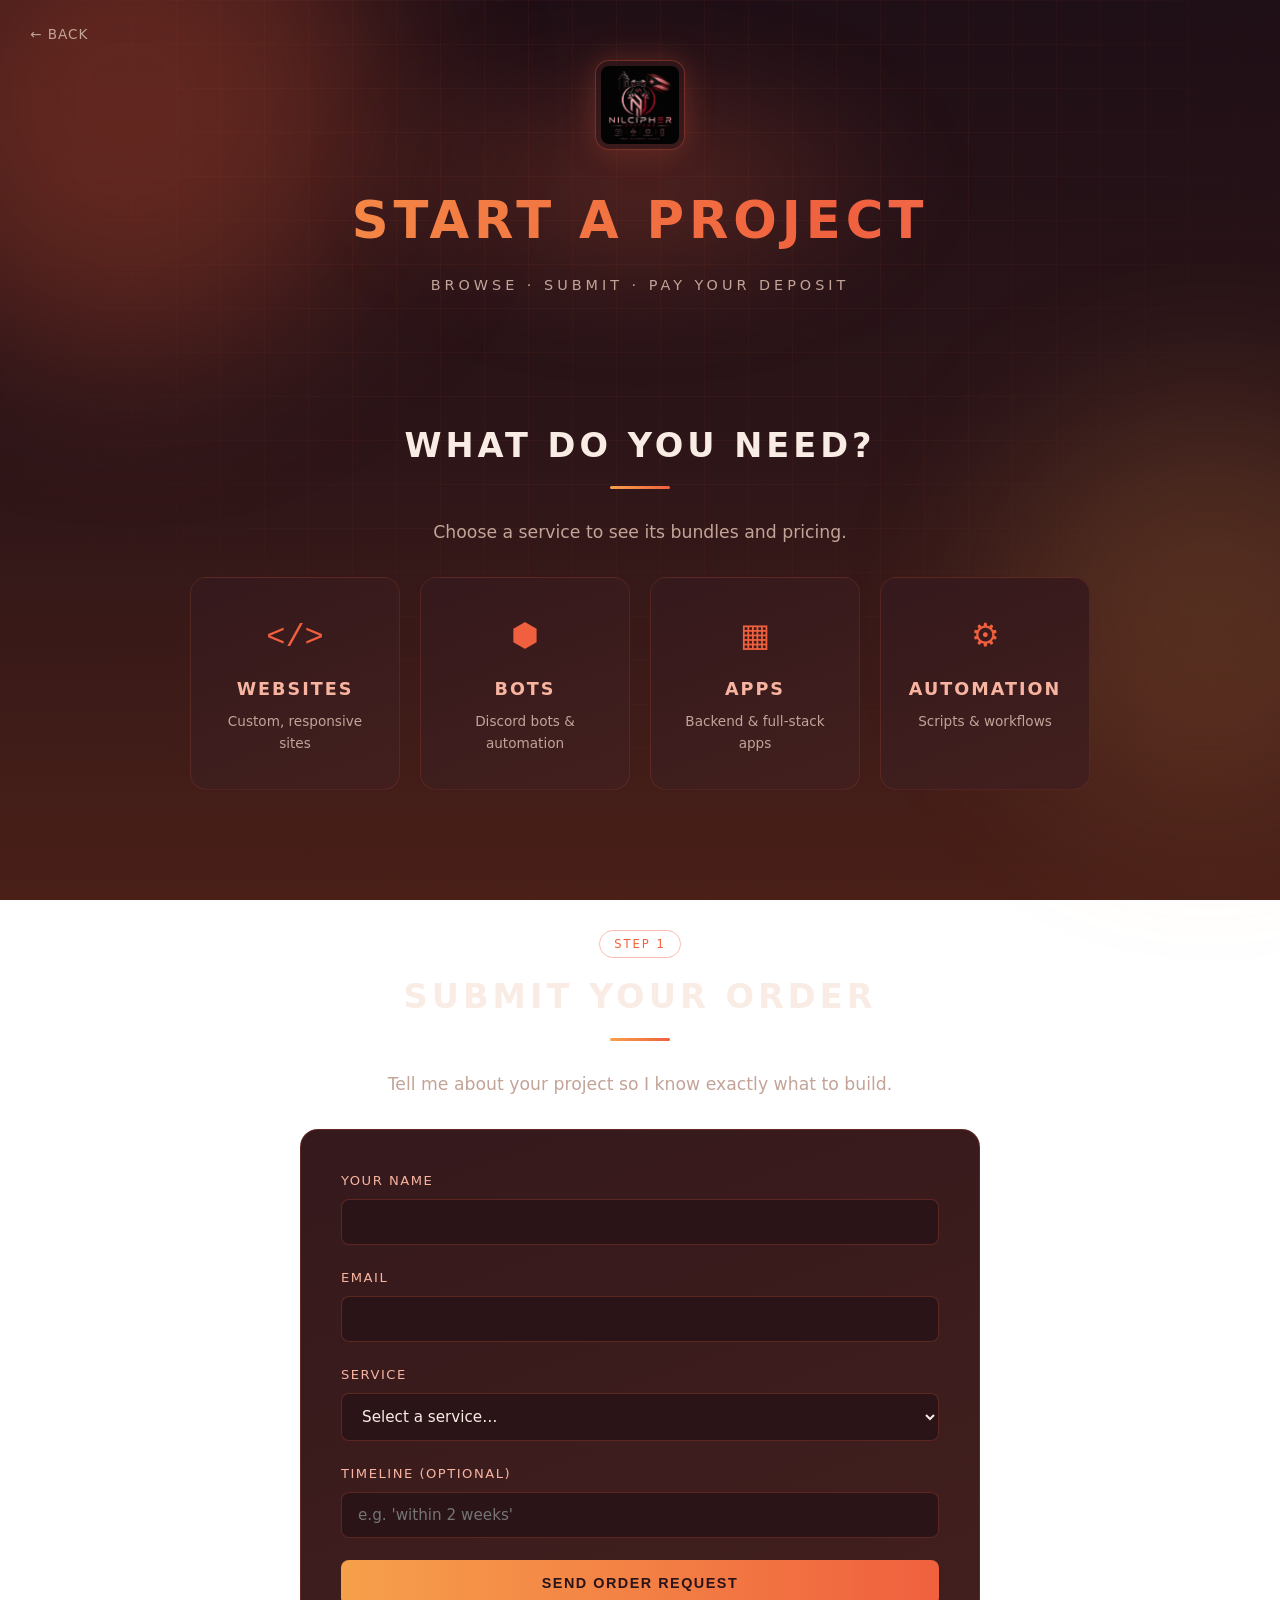
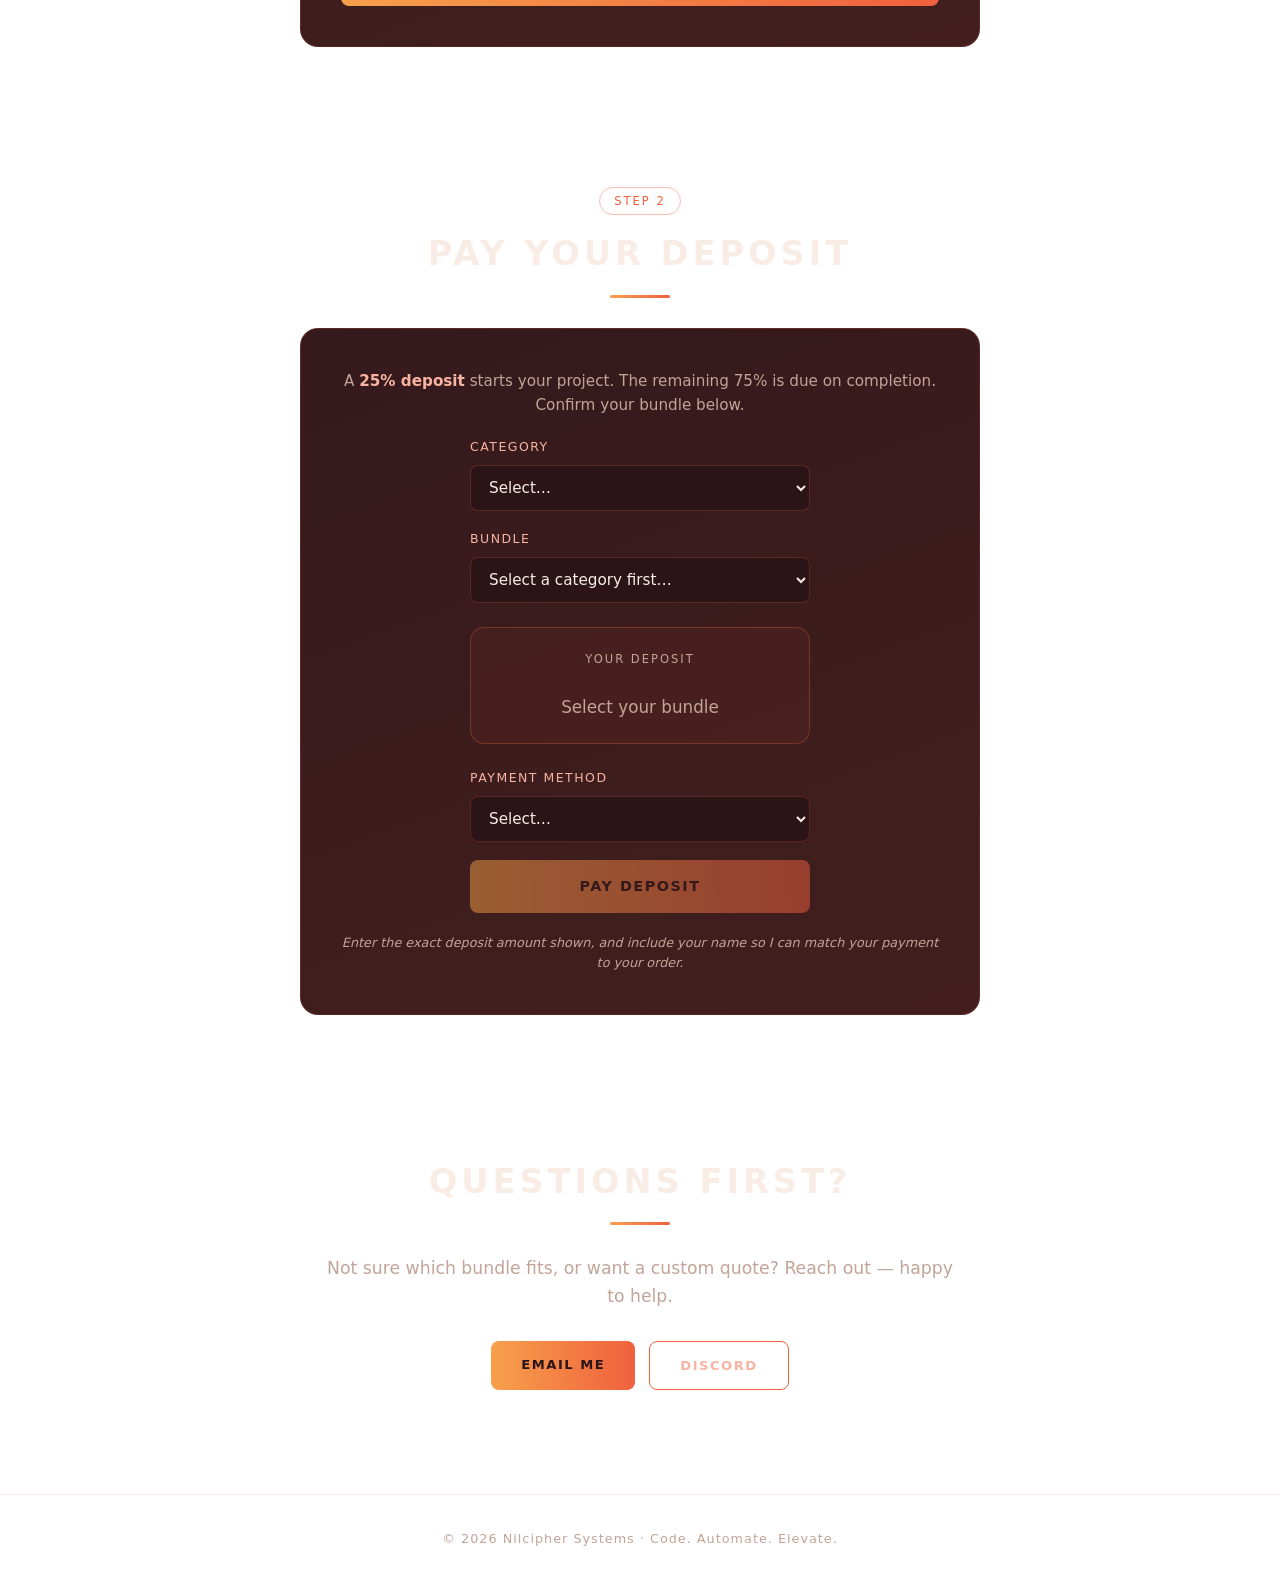
==== commit a77f7d2e: "Update site" ====
--- a/start.html
+++ b/start.html
@@ -57,9 +57,32 @@
       gap: 22px; max-width: 950px; margin: 0 auto;
     }
     .bundle {
+      position: relative;
       background: linear-gradient(160deg, var(--surface), var(--surface-2));
       border: 1px solid rgba(240, 96, 62, 0.15); border-radius: 16px;
       padding: 28px 24px; text-align: left;
+      transition: transform 0.2s, border-color 0.25s, box-shadow 0.25s;
+    }
+    .bundle:hover {
+      transform: translateY(-4px); border-color: rgba(240, 96, 62, 0.4);
+      box-shadow: 0 14px 36px rgba(0,0,0,0.4), 0 0 26px rgba(240, 96, 62, 0.12);
+    }
+    /* Featured (top-tier) bundle — the one we want to draw the eye */
+    .bundle.featured {
+      border-color: var(--red);
+      box-shadow: 0 0 0 1px rgba(240,96,62,0.35), 0 16px 40px rgba(0,0,0,0.45), 0 0 34px rgba(240, 96, 62, 0.2);
+    }
+    .bundle.featured:hover {
+      transform: translateY(-6px);
+      box-shadow: 0 0 0 1px var(--red), 0 20px 48px rgba(0,0,0,0.5), 0 0 44px rgba(240, 96, 62, 0.32);
+    }
+    .bundle-badge {
+      position: absolute; top: -12px; right: 18px;
+      background: linear-gradient(90deg, var(--amber), var(--red));
+      color: #2a1418; font-size: 0.66rem; font-weight: 800;
+      letter-spacing: 1.5px; text-transform: uppercase;
+      padding: 5px 12px; border-radius: 20px;
+      box-shadow: 0 6px 16px rgba(240, 96, 62, 0.4);
     }
     .bundle-name { color: var(--pink); font-weight: 700; letter-spacing: 2px; text-transform: uppercase; font-size: 1rem; }
     .bundle-price { font-size: 2.2rem; font-weight: 800; margin: 8px 0 2px; color: var(--text); }
@@ -202,36 +225,36 @@
   <section class="section bundles" id="bundles-websites">
     <h2>Website Bundles</h2>
     <div class="bundle-grid">
-      <div class="bundle"><div class="bundle-name">Starter</div><div class="bundle-price">$75</div><div class="bundle-deposit">Deposit: $18.75</div><ul><li>1-page site</li><li>Fully responsive</li><li>Contact form</li><li>You own the code</li></ul></div>
-      <div class="bundle"><div class="bundle-name">Business</div><div class="bundle-price">$150</div><div class="bundle-deposit">Deposit: $37.50</div><ul><li>Up to 4 pages</li><li>Custom design</li><li>Light SEO</li><li>Opt-in form</li></ul></div>
-      <div class="bundle"><div class="bundle-name">Advanced</div><div class="bundle-price">$250</div><div class="bundle-deposit">Deposit: $62.50</div><ul><li>6+ pages</li><li>Custom animations</li><li>Speed + SEO</li><li>The full package</li></ul></div>
+      <div class="bundle"><div class="bundle-name">Starter</div><div class="bundle-price">$120</div><div class="bundle-deposit">Deposit: $30</div><ul><li>1-page site</li><li>Fully responsive</li><li>Contact form</li><li>You own the code</li></ul></div>
+      <div class="bundle"><div class="bundle-name">Business</div><div class="bundle-price">$225</div><div class="bundle-deposit">Deposit: $56.25</div><ul><li>Up to 4 pages</li><li>Custom design</li><li>Light SEO</li><li>Opt-in form</li></ul></div>
+      <div class="bundle featured"><div class="bundle-badge">Best value</div><div class="bundle-name">Advanced</div><div class="bundle-price">$400</div><div class="bundle-deposit">Deposit: $100</div><ul><li>6+ pages</li><li>Custom animations</li><li>Speed + SEO</li><li>The full package</li></ul></div>
     </div>
   </section>
 
   <section class="section bundles" id="bundles-bots">
     <h2>Bot Bundles</h2>
     <div class="bundle-grid">
-      <div class="bundle"><div class="bundle-name">Starter</div><div class="bundle-price">$50</div><div class="bundle-deposit">Deposit: $12.50</div><ul><li>Basic Discord bot</li><li>A few core commands</li><li>One main feature</li><li>Setup included</li></ul></div>
-      <div class="bundle"><div class="bundle-name">Standard</div><div class="bundle-price">$120</div><div class="bundle-deposit">Deposit: $30</div><ul><li>Moderation + roles</li><li>Database-backed</li><li>Multiple features</li><li>Slash commands</li></ul></div>
-      <div class="bundle"><div class="bundle-name">Premium</div><div class="bundle-price">$250</div><div class="bundle-deposit">Deposit: $62.50</div><ul><li>Full custom bot</li><li>Tiered access control</li><li>Dashboard / panels</li><li>Ongoing structure</li></ul></div>
+      <div class="bundle"><div class="bundle-name">Starter</div><div class="bundle-price">$90</div><div class="bundle-deposit">Deposit: $22.50</div><ul><li>Basic Discord bot</li><li>A few core commands</li><li>One main feature</li><li>Setup included</li></ul></div>
+      <div class="bundle"><div class="bundle-name">Standard</div><div class="bundle-price">$175</div><div class="bundle-deposit">Deposit: $43.75</div><ul><li>Moderation + roles</li><li>Database-backed</li><li>Multiple features</li><li>Slash commands</li></ul></div>
+      <div class="bundle featured"><div class="bundle-badge">Best value</div><div class="bundle-name">Premium</div><div class="bundle-price">$350</div><div class="bundle-deposit">Deposit: $87.50</div><ul><li>Full custom bot</li><li>Tiered access control</li><li>Dashboard / panels</li><li>Ongoing structure</li></ul></div>
     </div>
   </section>
 
   <section class="section bundles" id="bundles-apps">
     <h2>App Bundles</h2>
     <div class="bundle-grid">
-      <div class="bundle"><div class="bundle-name">Starter</div><div class="bundle-price">$150</div><div class="bundle-deposit">Deposit: $37.50</div><ul><li>Simple app or script</li><li>Single core function</li><li>Clean, documented code</li><li>You own it</li></ul></div>
-      <div class="bundle"><div class="bundle-name">Standard</div><div class="bundle-price">$350</div><div class="bundle-deposit">Deposit: $87.50</div><ul><li>Multi-feature app</li><li>Database integration</li><li>API connections</li><li>Testing included</li></ul></div>
-      <div class="bundle"><div class="bundle-name">Premium</div><div class="bundle-price">$600</div><div class="bundle-deposit">Deposit: $150</div><ul><li>Full-stack build</li><li>Complex logic</li><li>Custom architecture</li><li>Deployment support</li></ul></div>
+      <div class="bundle"><div class="bundle-name">Starter</div><div class="bundle-price">$130</div><div class="bundle-deposit">Deposit: $32.50</div><ul><li>Simple app or script</li><li>Single core function</li><li>Clean, documented code</li><li>You own it</li></ul></div>
+      <div class="bundle"><div class="bundle-name">Standard</div><div class="bundle-price">$275</div><div class="bundle-deposit">Deposit: $68.75</div><ul><li>Multi-feature app</li><li>Database integration</li><li>API connections</li><li>Testing included</li></ul></div>
+      <div class="bundle featured"><div class="bundle-badge">Best value</div><div class="bundle-name">Premium</div><div class="bundle-price">$500</div><div class="bundle-deposit">Deposit: $125</div><ul><li>Full-stack build</li><li>Complex logic</li><li>Custom architecture</li><li>Deployment support</li></ul></div>
     </div>
   </section>
 
   <section class="section bundles" id="bundles-automation">
     <h2>Automation Bundles</h2>
     <div class="bundle-grid">
-      <div class="bundle"><div class="bundle-name">Starter</div><div class="bundle-price">$40</div><div class="bundle-deposit">Deposit: $10</div><ul><li>Single script</li><li>One task automated</li><li>Clean, reusable code</li><li>Setup notes</li></ul></div>
-      <div class="bundle"><div class="bundle-name">Standard</div><div class="bundle-price">$100</div><div class="bundle-deposit">Deposit: $25</div><ul><li>Multi-step workflow</li><li>Scheduled runs</li><li>Error handling</li><li>Documentation</li></ul></div>
-      <div class="bundle"><div class="bundle-name">Premium</div><div class="bundle-price">$200</div><div class="bundle-deposit">Deposit: $50</div><ul><li>Complex system</li><li>Multiple integrations</li><li>Monitoring / logging</li><li>Ongoing reliability</li></ul></div>
+      <div class="bundle"><div class="bundle-name">Starter</div><div class="bundle-price">$45</div><div class="bundle-deposit">Deposit: $11.25</div><ul><li>Single script</li><li>One task automated</li><li>Clean, reusable code</li><li>Setup notes</li></ul></div>
+      <div class="bundle"><div class="bundle-name">Standard</div><div class="bundle-price">$110</div><div class="bundle-deposit">Deposit: $27.50</div><ul><li>Multi-step workflow</li><li>Scheduled runs</li><li>Error handling</li><li>Documentation</li></ul></div>
+      <div class="bundle featured"><div class="bundle-badge">Best value</div><div class="bundle-name">Premium</div><div class="bundle-price">$220</div><div class="bundle-deposit">Deposit: $55</div><ul><li>Complex system</li><li>Multiple integrations</li><li>Monitoring / logging</li><li>Ongoing reliability</li></ul></div>
     </div>
   </section>
 
@@ -355,7 +378,6 @@
           <option value="">Select…</option>
           <option value="paypal">PayPal</option>
           <option value="cashapp">CashApp</option>
-          <option value="stripe">Stripe</option>
         </select>
       </div>
 
@@ -367,13 +389,13 @@
     </div>
   </section>
 
-  <!-- DISCORD -->
+  <!-- CONTACT -->
   <section class="section reveal">
     <h2>Questions First?</h2>
-    <div class="action-card">
-      <h3>Join the Discord</h3>
-      <p>Not sure which bundle fits, or want a custom quote? Come chat — happy to help.</p>
-      <a href="https://discord.gg/5Mp6TrUCq" target="_blank" class="discord-btn">Join Discord</a>
+    <p class="about-text">Not sure which bundle fits, or want a custom quote? Reach out — happy to help.</p>
+    <div class="contact-buttons">
+      <a href="https://mail.google.com/mail/?view=cm&fs=1&to=nilcipher.dev@gmail.com" target="_blank" class="btn">Email Me</a>
+      <a href="https://discord.gg/5Mp6TrUCq" target="_blank" class="btn btn-outline">Discord</a>
     </div>
   </section>
 
@@ -384,16 +406,16 @@
   <script>
     // ===== Data =====
     const BUNDLES = {
-      Website:    ["Starter ($75)", "Business ($150)", "Advanced ($250)"],
-      Bot:        ["Starter ($50)", "Standard ($120)", "Premium ($250)"],
-      App:        ["Starter ($150)", "Standard ($350)", "Premium ($600)"],
-      Automation: ["Starter ($40)", "Standard ($100)", "Premium ($200)"]
+      Website:    ["Starter ($120)", "Business ($225)", "Advanced ($400)"],
+      Bot:        ["Starter ($90)", "Standard ($175)", "Premium ($350)"],
+      App:        ["Starter ($130)", "Standard ($275)", "Premium ($500)"],
+      Automation: ["Starter ($45)", "Standard ($110)", "Premium ($220)"]
     };
     const DEPOSITS = {
-      Website:    ["$18.75", "$37.50", "$62.50"],
-      Bot:        ["$12.50", "$30.00", "$62.50"],
-      App:        ["$37.50", "$87.50", "$150.00"],
-      Automation: ["$10.00", "$25.00", "$50.00"]
+      Website:    ["$30.00", "$56.25", "$100.00"],
+      Bot:        ["$22.50", "$43.75", "$87.50"],
+      App:        ["$32.50", "$68.75", "$125.00"],
+      Automation: ["$11.25", "$27.50", "$55.00"]
     };
     const BUNDLE_LABELS = {
       Website:    ["Starter", "Business", "Advanced"],
@@ -403,8 +425,7 @@
     };
     const PAY_LINKS = {
       paypal:  "https://paypal.me/nilciphersystems",
-      cashapp: "https://cash.app/$nilciphersystems",
-      stripe:  "#"   // <-- replace with your Stripe payment link when ready
+      cashapp: "https://cash.app/$nilciphersystems"
     };
 
     // ===== Browse =====
--- a/style.css
+++ b/style.css
@@ -169,7 +169,20 @@
   letter-spacing: 1.5px; text-transform: uppercase; font-size: 0.82rem;
   transition: transform 0.18s, box-shadow 0.18s;
 }
-.btn:hover { transform: translateY(-3px); box-shadow: 0 10px 30px rgba(240, 96, 62, 0.45); }
+.btn:hover { transform: translateY(-3px); box-shadow: 0 12px 34px rgba(240, 96, 62, 0.5); }
+
+/* Hero CTA draws a gentle, deliberate pulse to guide the eye to the main action */
+.hero-cta {
+  box-shadow: 0 8px 24px rgba(240, 96, 62, 0.35);
+  animation: ctaPulse 3.2s ease-in-out infinite;
+}
+@keyframes ctaPulse {
+  0%, 100% { box-shadow: 0 8px 24px rgba(240, 96, 62, 0.3); }
+  50% { box-shadow: 0 8px 30px rgba(240, 96, 62, 0.55), 0 0 0 4px rgba(240, 96, 62, 0.12); }
+}
+@media (prefers-reduced-motion: reduce) {
+  .hero-cta { animation: none; }
+}
 
 .btn-outline { background: transparent; color: var(--pink); border: 1px solid var(--red); }
 .btn-outline:hover { background: rgba(240, 96, 62, 0.1); }
@@ -276,10 +289,86 @@
 .reveal.visible { opacity: 1; transform: translateY(0); }
 
 /* ===== Responsive ===== */
+
+/* Tablet */
+@media (max-width: 1024px) {
+  .nav { padding: 14px 26px; }
+  .section { padding: 60px 22px; }
+  h1 { font-size: 2.6rem; }
+}
+
+/* Mobile */
 @media (max-width: 600px) {
-  .nav { padding: 12px 20px; }
+  .nav { padding: 12px 16px; flex-wrap: wrap; gap: 8px; }
   .nav-name { display: none; }
-  .nav-links a { margin-left: 14px; font-size: 0.72rem; }
+  .nav-links { display: flex; flex-wrap: wrap; justify-content: center; gap: 4px 0; }
+  .nav-links a { margin-left: 0; margin-right: 16px; font-size: 0.72rem; }
+  .nav-links a:last-child { margin-right: 0; }
   h1 { font-size: 2rem; letter-spacing: 3px; }
+  .hero { padding: 40px 18px 60px; }
   .hero-logo { width: 150px; }
+  .tagline { letter-spacing: 3px; font-size: 0.8rem; }
+  .section { padding: 50px 18px; }
+  .section h2 { font-size: 1.7rem; letter-spacing: 3px; }
+
+  /* Hero CTA is redundant on mobile — the dedicated Start section + nav cover it */
+  .hero-cta { display: none; }
+
+  /* Tap targets: keep buttons comfortably sized */
+  .btn { padding: 14px 26px; }
+  .contact-buttons .btn { width: 100%; max-width: 320px; }
+}
+
+/* ===== Social icons ===== */
+.socials {
+  display: flex;
+  gap: 14px;
+  justify-content: center;
+  flex-wrap: wrap;
+  margin-top: 8px;
+}
+.social-icon {
+  width: 44px;
+  height: 44px;
+  display: flex;
+  align-items: center;
+  justify-content: center;
+  border-radius: 10px;
+  background: linear-gradient(145deg, var(--surface), var(--surface-2));
+  border: 1px solid rgba(240, 96, 62, 0.25);
+  color: var(--pink);
+  text-decoration: none;
+  transition: transform 0.18s, box-shadow 0.25s, border-color 0.25s, color 0.2s;
+}
+.social-icon:hover {
+  transform: translateY(-4px);
+  border-color: var(--red);
+  color: var(--amber);
+  box-shadow: 0 8px 22px rgba(0,0,0,0.4), 0 0 20px rgba(240, 96, 62, 0.3);
+}
+.social-icon svg { width: 22px; height: 22px; fill: currentColor; }
+
+.footer-socials {
+  display: flex;
+  gap: 12px;
+  justify-content: center;
+  margin-bottom: 20px;
+}
+.footer-socials .social-icon { width: 40px; height: 40px; }
+
+/* ===== Contact section polish ===== */
+.contact-block { max-width: 620px; margin: 0 auto; }
+.contact-buttons {
+  display: flex;
+  gap: 14px;
+  justify-content: center;
+  flex-wrap: wrap;
+  margin-bottom: 34px;
+}
+.contact-divider {
+  font-size: 0.72rem;
+  letter-spacing: 2px;
+  text-transform: uppercase;
+  color: var(--muted);
+  margin-bottom: 16px;
 }
